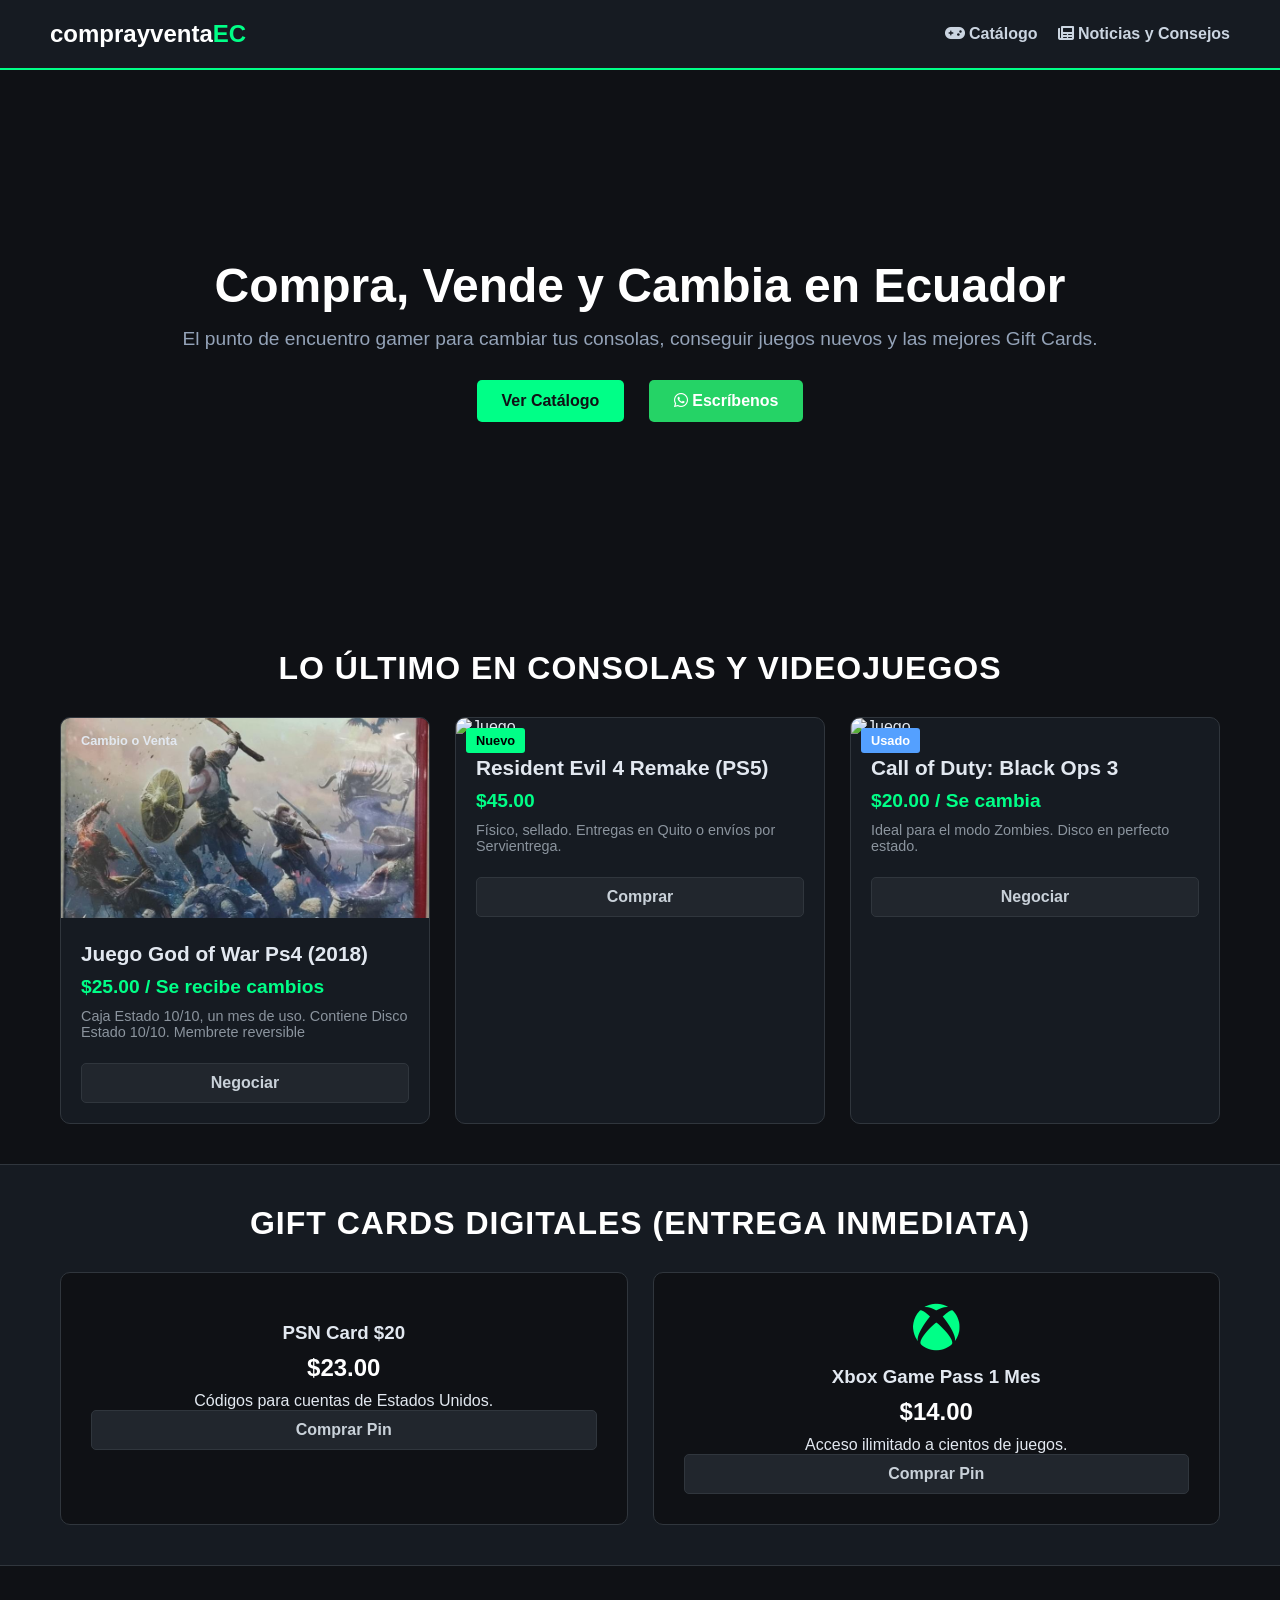
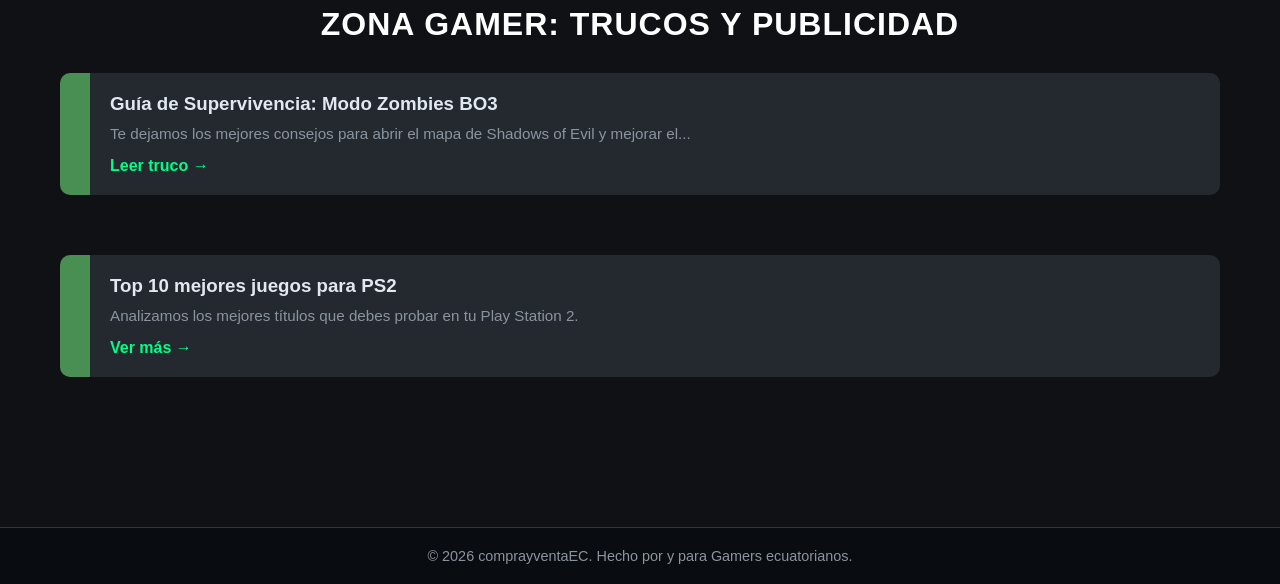
==== index.html @ 70955dad "agregado dropdown de noticias y consejos al menu superior" ====
<!DOCTYPE html>
<html lang="es">
<head>
    <meta charset="UTF-8">
    <meta name="viewport" content="width=device-width, initial-scale=1.0">
    <title>comprayventaEC | Comunidad Gamer del Ecuador</title>
    <link rel="stylesheet" href="styles.css">
    <!-- Iconos de FontAwesome para que se vea moderno -->
    <link rel="stylesheet" href="https://cdnjs.cloudflare.com/ajax/libs/font-awesome/6.0.0/css/all.min.css">
</head>
<body>

    <!-- BARRA DE NAVEGACIÓN -->
    <header>
        <div class="logo">
            <h1>comprayventa<span>EC</span></h1>
        </div>
        <nav>
            <ul>
              <li class="dropdown-menu">
    <a href="#" class="dropdown-trigger">
        <i class="fas fa-gamepad"></i> Catálogo
    </a>
    <div class="dropdown-content">
        <a href="compra.html"><i class="fas fa-shopping-cart"></i> Compra</a>
        <a href="venta.html"><i class="fas fa-tags"></i> Venta</a>
        <a href="cambio.html"><i class="fas fa-exchange-alt"></i> Cambio</a>
    </div>
</li>
<li class="dropdown-menu">
            <a href="#" class="dropdown-trigger">
                <i class="fas fa-newspaper"></i> Noticias y Consejos
            </a>
            <div class="dropdown-content">
                <a href="noticias.html"><i class="fas fa-bullhorn"></i> Noticias</a>
                <a href="trucos.html"><i class="fas fa-lightbulb"></i> Trucos</a>
                <a href="historias-juegos.html"><i class="fas fa-book-open"></i> Juegos Gamers</a>
            </div>
        </li>
            </ul>
        </nav>
    </header>

    <!-- SECCIÓN HERO (BIENVENIDA) -->
    <section class="hero">
        <div class="hero-content">
            <h2>Compra, Vende y Cambia en Ecuador</h2>
            <p>El punto de encuentro gamer para cambiar tus consolas, conseguir juegos nuevos y las mejores Gift Cards.</p>
            <div class="hero-buttons">
                <a href="#catalogo" class="btn-primary">Ver Catálogo</a>
                <a href="https://wa.me/TU_NUMERO" target="_blank" class="btn-whatsapp"><i class="fab fa-whatsapp"></i> Escríbenos</a>
            </div>
        </div>
    </section>

    <!-- CONTENEDOR PRINCIPAL DE PRODUCTOS -->
    <main id="catalogo" class="container">
        <h2 class="section-title">Lo Último en Consolas y Videojuegos</h2>
        
        <div class="grid-productos">
            <!-- Producto 1: Juego Fisico PS4 -->
            <div class="card">
                <span class="badge venta">Cambio o Venta</span>
                <img src="images/juego.jpeg.jpeg" alt="Juego God of War PS4">
                <div class="card-info">
                    <h3>Juego God of War Ps4 (2018)</h3>
                    <p class="precio">$25.00 / Se recibe cambios</p>
                    <p class="descripcion">Caja Estado 10/10, un mes de uso. Contiene Disco Estado 10/10. Membrete reversible</p>
                    <a href="https://wa.me/593991668902?text=Hola,%20me%20interesa%20la%20God%20of%20War" class="btn-card" target="_blank">Negociar</a>
                </div>
            </div>

            <!-- Producto 2: Juego -->
            <div class="card">
                <span class="badge nuevo">Nuevo</span>
                <img src="https://via.placeholder.com/300x200" alt="Juego">
                <div class="card-info">
                    <h3>Resident Evil 4 Remake (PS5)</h3>
                    <p class="precio">$45.00</p>
                    <p class="descripcion">Físico, sellado. Entregas en Quito o envíos por Servientrega.</p>
                    <a href="https://wa.me/TU_NUMERO?text=Hola,%20me%20interesa%20RE4" class="btn-card" target="_blank">Comprar</a>
                </div>
            </div>

            <!-- Producto 3: Juego Call of Duty -->
            <div class="card">
                <span class="badge usado">Usado</span>
                <img src="https://via.placeholder.com/300x200" alt="Juego">
                <div class="card-info">
                    <h3>Call of Duty: Black Ops 3</h3>
                    <p class="precio">$20.00 / Se cambia</p>
                    <p class="descripcion">Ideal para el modo Zombies. Disco en perfecto estado.</p>
                    <a href="https://wa.me/TU_NUMERO?text=Hola,%20me%20interesa%20BO3" class="btn-card" target="_blank">Negociar</a>
                </div>
            </div>
        </div>
    </main>

    <!-- SECCIÓN GIFT CARDS -->
    <section id="giftcards" class="giftcards-section">
        <div class="container">
            <h2 class="section-title">Gift Cards Digitales (Entrega Inmediata)</h2>
            <div class="grid-productos">
                <div class="card-gift">
                    <i class="fab fa-playstation-card"></i>
                    <h3>PSN Card $20</h3>
                    <p class="precio-card">$23.00</p>
                    <p>Códigos para cuentas de Estados Unidos.</p>
                    <a href="#" class="btn-card">Comprar Pin</a>
                </div>
                <div class="card-gift">
                    <i class="fab fa-xbox"></i>
                    <h3>Xbox Game Pass 1 Mes</h3>
                    <p class="precio-card">$14.00</p>
                    <p>Acceso ilimitado a cientos de juegos.</p>
                    <a href="#" class="btn-card">Comprar Pin</a>
                </div>
            </div>
        </div>
    </section>

    <!-- SECCIÓN TRUCO Y COMUNIDAD -->
    <section id="comunidad" class="container">
        <h2 class="section-title">Zona Gamer: Trucos y Publicidad</h2>
        <div class="grid-blog">   
                <div class="post-blog">
                    <h3>Guía de Supervivencia: Modo Zombies BO3</h3>
                    <p>Te dejamos los mejores consejos para abrir el mapa de Shadows of Evil y mejorar el...</p>
                    <a href="#" class="read-more">Leer truco →</a>
                </div>
                <div class="post-blog">
                    <h3>Top 10 mejores juegos para PS2</h3>
                    <p>Analizamos los mejores títulos que debes probar en tu Play Station 2.</p>
                    <a href="#" class="read-more">Ver más →</a>
                </div>
            </div>
        </section> 

    <!-- FOOTER -->
    <footer>
        <p>&copy; 2026 comprayventaEC. Hecho por y para Gamers ecuatorianos.</p>
    </footer>

</body>
</html>
---- styles.css ----
/* CONFIGURACIÓN GENERAL */
* {
    margin: 0;
    padding: 0;
    box-sizing: border-box;
    font-family: 'Segoe UI', Tahoma, Geneva, Verdana, sans-serif;
}

body {
    background-color: #0f1115;
    color: #e2e8f0;
    scroll-behavior: smooth;
}

.container {
    max-width: 1200px;
    margin: 0 auto;
    padding: 40px 20px;
}

h2.section-title {
    text-align: center;
    margin-bottom: 30px;
    font-size: 2rem;
    color: #fff;
    text-transform: uppercase;
    letter-spacing: 1px;
}

/* BARRA DE NAVEGACIÓN */
header {
    background-color: #161b22;
    display: flex;
    justify-content: space-between;
    align-items: center;
    padding: 20px 50px;
    position: sticky;
    top: 0;
    z-index: 100;
    border-bottom: 2px solid #00ff87;
}

.logo h1 {
    font-size: 1.5rem;
    color: #fff;
}

.logo h1 span {
    color: #00ff87;
}

nav ul {
    display: flex;
    list-style: none;
    align-items: center;
}

nav ul li {
    margin-left: 20px;
}

nav ul li a {
    color: #cbd5e1;
    text-decoration: none;
    font-weight: 600;
    transition: color 0.3s;
}

nav ul li a:hover {
    color: #00ff87;
}

.btn-nav {
    background-color: #00ff87;
    color: #0f1115 !important;
    padding: 8px 16px;
    border-radius: 5px;
}

/* SECCIÓN HERO */
.hero {
    background: linear-gradient(rgba(15, 17, 21, 0.8), rgba(15, 17, 21, 0.9)), url('https://via.placeholder.com/1920x1080') no-repeat center center/cover;
    height: 60vh;
    display: flex;
    justify-content: center;
    align-items: center;
    text-align: center;
    padding: 0 20px;
}

.hero-content h2 {
    font-size: 3rem;
    margin-bottom: 15px;
    color: #fff;
}

.hero-content p {
    font-size: 1.2rem;
    margin-bottom: 30px;
    color: #94a3b8;
}

.hero-buttons a {
    text-decoration: none;
    padding: 12px 25px;
    font-weight: bold;
    border-radius: 5px;
    margin: 0 10px;
    display: inline-block;
}

.btn-primary {
    background-color: #00ff87;
    color: #0f1115;
}

.btn-whatsapp {
    background-color: #25d366;
    color: white;
}

/* CARDS DE PRODUCTOS (GRID) */
.grid-productos {
    display: grid;
    grid-template-columns: repeat(auto-fit, minmax(280px, 1fr));
    gap: 25px;
}

.card {
    background-color: #161b22;
    border-radius: 10px;
    overflow: hidden;
    position: relative;
    border: 1px solid #30363d;
    transition: transform 0.3s;
}

.card:hover {
    transform: translateY(-5px);
    border-color: #00ff87;
}

.card img {
    width: 100%;
    height: 200px;
    object-fit: cover;
}

.badge {
    position: absolute;
    top: 10px;
    left: 10px;
    padding: 5px 10px;
    font-size: 0.8rem;
    font-weight: bold;
    border-radius: 3px;
}

.badge.cambio { background-color: #ff9f43; color: #000; }
.badge.nuevo { background-color: #00ff87; color: #000; }
.badge.usado { background-color: #54a0ff; color: #fff; }

.card-info {
    padding: 20px;
}

.card-info h3 {
    margin-bottom: 10px;
    font-size: 1.3rem;
}

.precio {
    color: #00ff87;
    font-size: 1.2rem;
    font-weight: bold;
    margin-bottom: 10px;
}

.descripcion {
    font-size: 0.9rem;
    color: #8b949e;
    margin-bottom: 15px;
    height: 40px;
    overflow: hidden;
}

.btn-card {
    display: block;
    text-align: center;
    background-color: #21262d;
    color: #c9d1d9;
    text-decoration: none;
    padding: 10px;
    border-radius: 5px;
    font-weight: bold;
    border: 1px solid #30363d;
    transition: background 0.3s;
}

.btn-card:hover {
    background-color: #00ff87;
    color: #000;
}

/* SECCIÓN GIFT CARDS */
.giftcards-section {
    background-color: #161b22;
    border-top: 1px solid #30363d;
    border-bottom: 1px solid #30363d;
}

.card-gift {
    background-color: #0f1115;
    padding: 30px;
    text-align: center;
    border-radius: 10px;
    border: 1px solid #30363d;
}

.card-gift i {
    font-size: 3rem;
    color: #00ff87;
    margin-bottom: 15px;
}

.precio-card {
    font-size: 1.5rem;
    color: #fff;
    font-weight: bold;
    margin: 10px 0;
}

/* ZONA BLOG */
.grid-blog {
    display: flex;
    flex-direction: column;
    gap: 30px;
    margin-bottom: 40px;
}

.post-blog {
    background-color: #242930;
    padding: 20px;
    border-radius: 10px;
    border-left: 30px solid #498e52;
    margin-bottom: 0;
    box-sizing: border-box;
    height: auto;
    margin-top: 0;
    margin-left: 0;
    margin-right: 0;
    margin-bottom: 30px;
}

.post-blog h3 {
    margin-bottom: 10px;
}

.post-blog p {
    color: #8b949e;
    font-size: 0.95rem;
    margin-bottom: 15px;
}

.read-more {
    color: #00ff87;
    text-decoration: none;
    font-weight: bold;
}

/* FOOTER */
footer {
    background-color: #090d11;
    text-align: center;
    padding: 20px;
    font-size: 0.9rem;
    color: #8b949e;
    border-top: 1px solid #30363d;
    margin-top: 40px;
}

/* RESPONSIVE PARA CELULARES */
@media (max-width: 768px) {
    header {
        flex-direction: column;
        padding: 15px;
    }
    nav ul {
        margin-top: 15px;
    }
    .hero-content h2 {
        font-size: 2rem;
    }
    .grid-blog {
        grid-template-columns: 1fr;
    }
}
li.dropdown-menu {
    position: relative;
    display: inline-block;
}

.dropdown-content {
    display: none;             /* Oculto por defecto */
    position: absolute;
    top: 100%;                 /* Se posiciona abajo */
    left: 0;
    background-color: #1a1e23; /* Tu fondo oscuro */
    min-width: 220px;          /* Ancho para que respire el texto */
    box-shadow: 0px 8px 16px rgba(0, 0, 0, 0.6);
    border-radius: 8px;
    border: 1px solid #2d343c;
    z-index: 99999;            /* Que flote por encima de todo */
    padding: 10px 0;
}

/* 2. Rompemos el comportamiento horizontal heredado de nav ul li a */
nav ul li .dropdown-content a {
    display: flex !important;         /* Alineación icono-texto */
    flex-direction: row !important;   /* Icono a la izquierda, texto a la derecha */
    align-items: center !important;
    justify-content: flex-start !important;
    color: #cbd5e1 !important;        /* Forzamos el color claro */
    padding: 12px 20px !important;    /* Espaciado de botón lateral */
    margin: 0 !important;             /* Eliminamos márgenes raros heredados */
    font-size: 1.05rem !important;    /* Texto un toque más grande */
    text-align: left !important;
    width: 100% !important;           /* Que ocupe todo el ancho de la cajita */
    box-sizing: border-box !important;
    transition: all 0.2s ease-in-out;
}

/* 3. Volvemos locos de grandes a los iconos y los alineamos */
nav ul li .dropdown-content a i {
    font-size: 1.4rem !important;     /* ¡Iconos bien grandes! */
    color: #498e52 !important;        /* Tu verde característico por defecto */
    width: 25px !important;           /* Espacio fijo para que los textos queden perfectamente alineados */
    text-align: center !important;
    margin-right: 10px !important;
}

/* 4. Efecto hover premium cuando pasas el mouse por cada opción */
nav ul li .dropdown-content a:hover {
    background-color: #242930 !important;
    color: #ffffff !important;         /* El texto resalta a blanco */
    padding-left: 25px !important;     /* Efecto de desplazamiento lateral */
}

/* 5. Activación del despliegue al pasar el mouse por encima */
li.dropdown-menu:hover .dropdown-content {
    display: block !important;
}
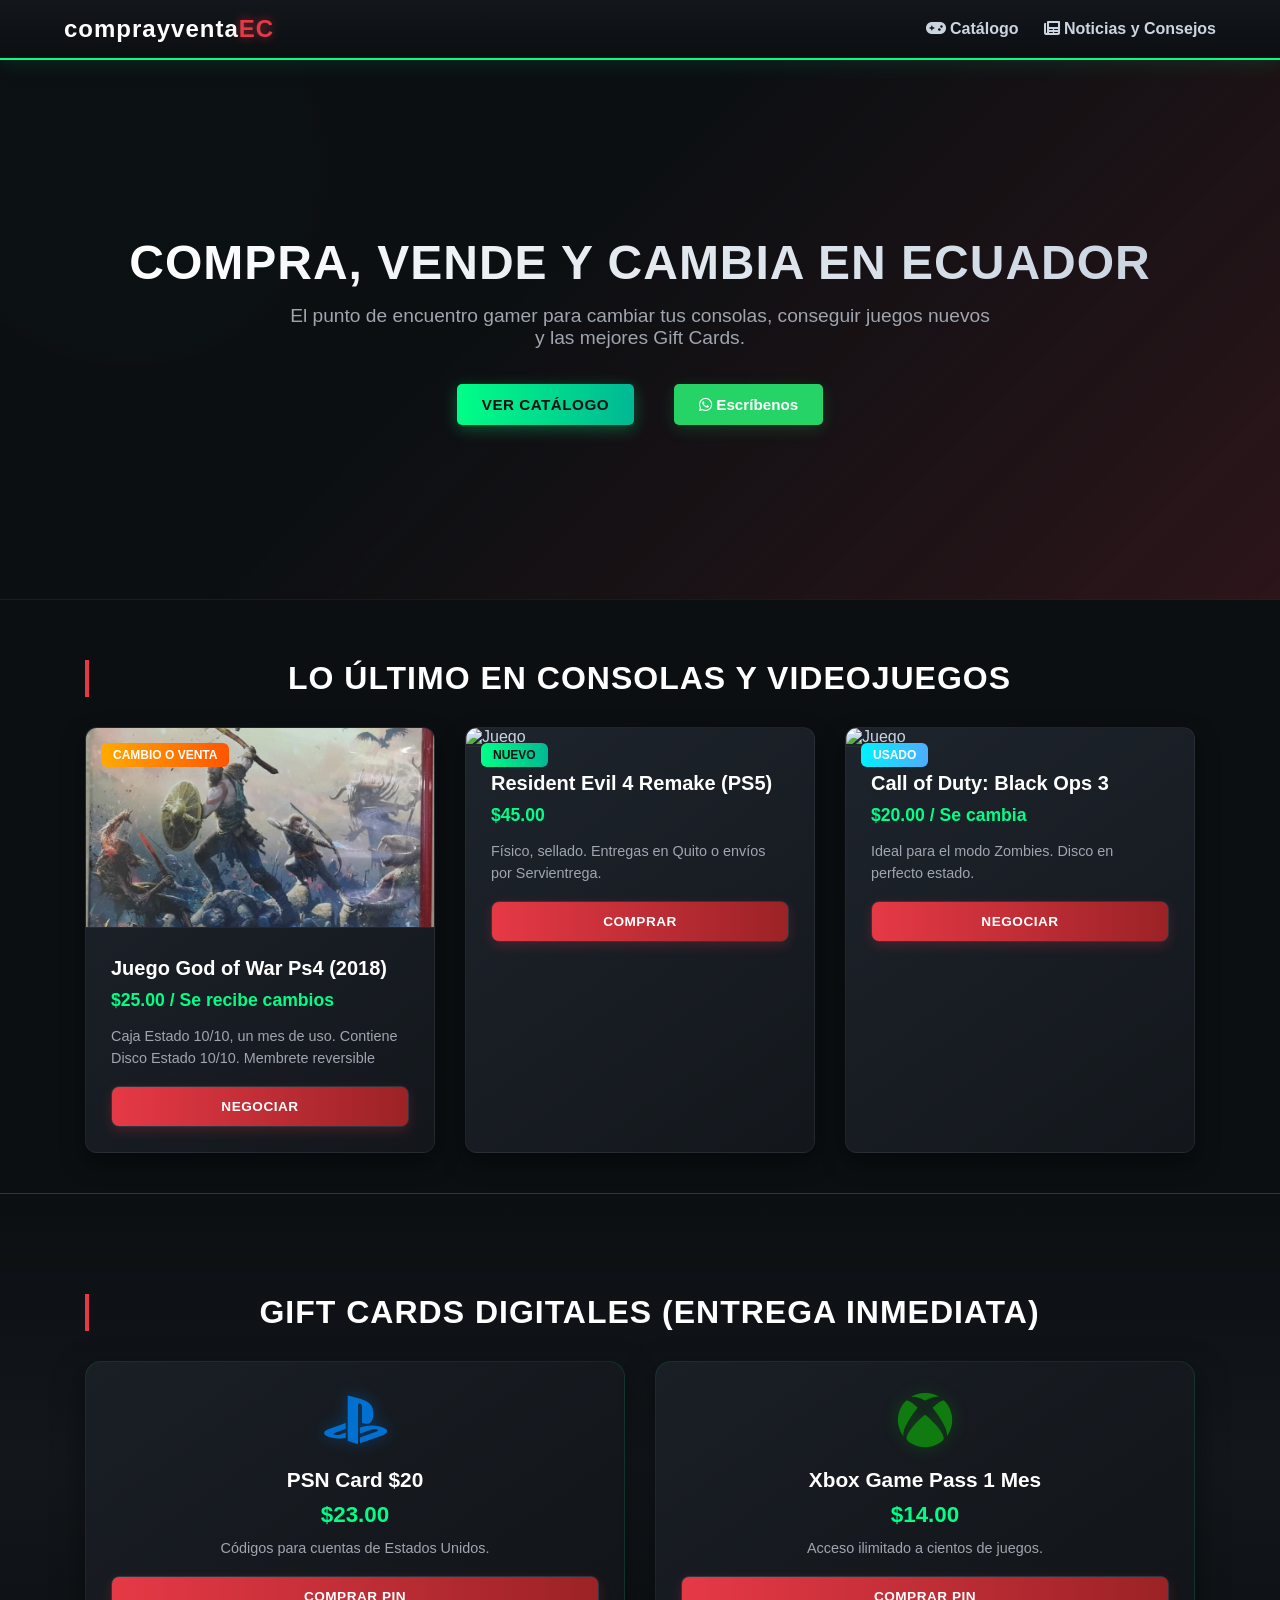
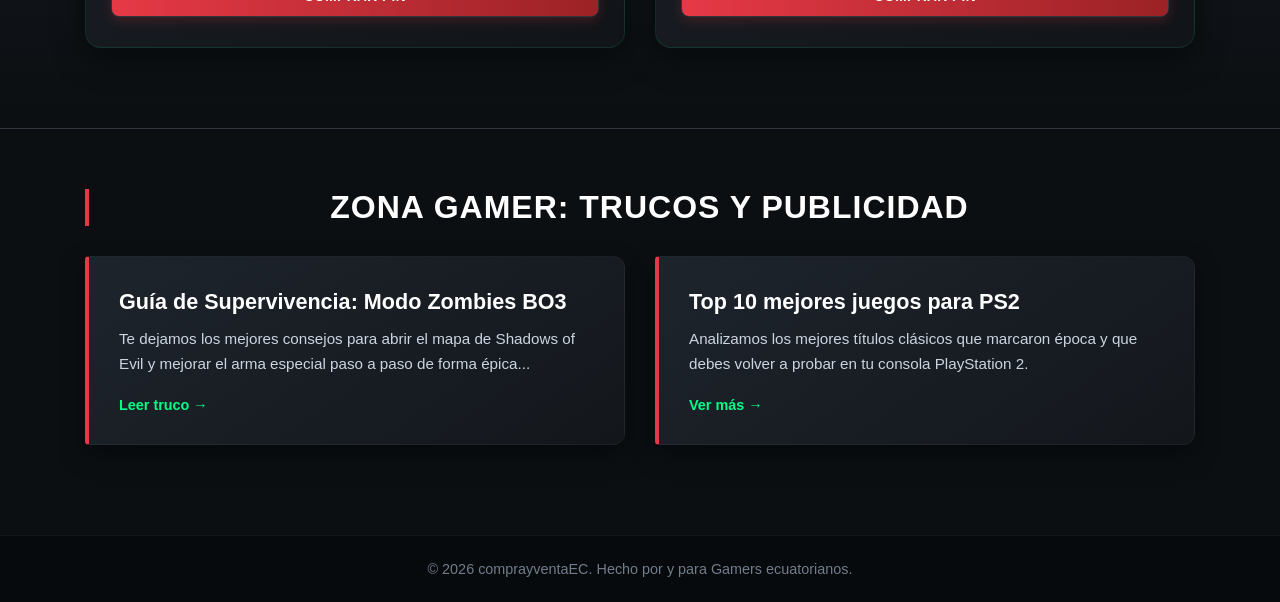
==== commit a987ee15: "Rediseño completo de pantalla de inicio con colores gamer premium verde, rojo y oscuros" ====
--- a/index.html
+++ b/index.html
@@ -7,60 +7,355 @@
     <meta name="viewport" content="width=device-width, initial-scale=1.0">
     <title>comprayventaEC | Comunidad Gamer del Ecuador</title>
     <link rel="stylesheet" href="styles.css">
-    <!-- Iconos de FontAwesome para que se vea moderno -->
     <link rel="stylesheet" href="https://cdnjs.cloudflare.com/ajax/libs/font-awesome/6.0.0/css/all.min.css">
+    <style>
+        /* ==========================================================================
+           ESTILOS EMBERED/INLINE PARA REDISEÑO GAMER PREMIUM 
+           ========================================================================== */
+        body {
+            background-color: #0b0f12 !important;
+            color: #cbd5e1;
+            font-family: 'Segoe UI', Tahoma, Geneva, Verdana, sans-serif;
+        }
+
+        /* 1. BARRA DE NAVEGACIÓN CYBERPUNK */
+        header {
+            background: linear-gradient(180deg, #13171c 0%, #0b0f12 100%) !important;
+            border-bottom: 2px solid #00ff87 !important; /* Línea de Neón Verde de base */
+            padding: 15px 5%;
+            display: flex;
+            justify-content: space-between;
+            align-items: center;
+            position: sticky;
+            top: 0;
+            z-index: 1000;
+            box-shadow: 0 4px 20px rgba(0, 255, 135, 0.1);
+        }
+        .logo h1 {
+            color: white !important;
+            font-weight: 800;
+            letter-spacing: 1px;
+            margin: 0;
+        }
+        .logo h1 span {
+            color: #e63946 !important; /* "EC" resalta en Rojo Neón */
+            text-shadow: 0 0 10px rgba(230, 57, 70, 0.6);
+        }
+        nav ul {
+            display: flex;
+            list-style: none;
+            margin: 0;
+            padding: 0;
+            align-items: center;
+        }
+        nav ul li {
+            margin-left: 25px;
+        }
+        nav ul li a {
+            color: #cbd5e1 !important;
+            text-decoration: none;
+            font-weight: 600;
+            transition: color 0.3s ease;
+        }
+        nav ul li a:hover {
+            color: #00ff87 !important; /* Hover Verde Neón */
+        }
+
+        /* 2. SECCIÓN HERO DE ALTO IMPACTO */
+        .hero {
+            background: linear-gradient(135deg, rgba(11, 15, 18, 0.95) 40%, rgba(230, 57, 70, 0.15) 100%), 
+                        radial-gradient(circle at 10% 20%, rgba(0, 255, 135, 0.1) 0%, transparent 40%) !important;
+            border-bottom: 1px solid rgba(255, 255, 255, 0.05);
+            padding: 100px 20px !important;
+            text-align: center;
+        }
+        .hero h2 {
+            font-size: 3rem !important;
+            font-weight: 800;
+            color: white !important;
+            text-transform: uppercase;
+            letter-spacing: 1px;
+            margin-bottom: 15px;
+            background: linear-gradient(90deg, #ffffff, #cbd5e1);
+            -webkit-background-clip: text;
+            -webkit-text-fill-color: transparent;
+        }
+        .hero p {
+            font-size: 1.2rem !important;
+            color: #a0a5b0 !important;
+            max-width: 700px;
+            margin: 0 auto 35px auto;
+        }
+        .hero-buttons {
+            display: flex;
+            justify-content: center;
+            gap: 20px;
+            flex-wrap: wrap;
+        }
+        .btn-primary {
+            background: linear-gradient(90deg, #00ff87, #00b894) !important; /* Degradado Verde Gamer */
+            color: #0b0f12 !important;
+            font-weight: 700;
+            padding: 14px 30px;
+            border-radius: 8px;
+            text-decoration: none;
+            text-transform: uppercase;
+            font-size: 0.95rem;
+            letter-spacing: 0.5px;
+            box-shadow: 0 4px 15px rgba(0, 255, 135, 0.3);
+            transition: 0.3s ease;
+        }
+        .btn-primary:hover {
+            transform: translateY(-3px);
+            box-shadow: 0 6px 20px rgba(0, 255, 135, 0.5);
+        }
+        .btn-whatsapp {
+            background: #25d366 !important;
+            color: white !important;
+            font-weight: 700;
+            padding: 14px 30px;
+            border-radius: 8px;
+            text-decoration: none;
+            font-size: 0.95rem;
+            display: inline-flex;
+            align-items: center;
+            gap: 8px;
+            box-shadow: 0 4px 15px rgba(37, 211, 102, 0.2);
+            transition: 0.3s ease;
+        }
+        .btn-whatsapp:hover {
+            transform: translateY(-3px);
+            box-shadow: 0 6px 20px rgba(37, 211, 102, 0.4);
+        }
+
+        /* TÍTULOS DE SECCIÓN */
+        .section-title {
+            color: white !important;
+            font-size: 2rem;
+            font-weight: 800;
+            text-transform: uppercase;
+            letter-spacing: 0.5px;
+            border-left: 4px solid #e63946; /* Detalle Rojo Neón */
+            padding-left: 15px;
+            margin-top: 60px;
+            margin-bottom: 35px;
+        }
+
+        /* 3. REJILLA Y TARJETAS DE CATÁLOGO */
+        .grid-productos {
+            display: grid;
+            grid-template-columns: repeat(auto-fit, minmax(300px, 1fr));
+            gap: 30px;
+            margin-bottom: 40px;
+        }
+        .card {
+            background: linear-gradient(145deg, #1e242c, #13171c) !important;
+            border: 1px solid rgba(255, 255, 255, 0.05) !important;
+            border-radius: 12px !important;
+            overflow: hidden;
+            position: relative;
+            box-shadow: 0 10px 25px rgba(0,0,0,0.4);
+            transition: 0.3s ease;
+        }
+        .card:hover {
+            transform: translateY(-5px);
+            border-color: rgba(0, 255, 135, 0.3) !important; /* Brillo verde sutil al hover */
+            box-shadow: 0 12px 30px rgba(0,255,135,0.1);
+        }
+        
+        /* Badges de Categorías Estilizados */
+        .badge {
+            position: absolute;
+            top: 15px;
+            left: 15px;
+            padding: 5px 12px;
+            border-radius: 6px;
+            font-size: 0.75rem;
+            font-weight: 700;
+            text-transform: uppercase;
+            z-index: 10;
+        }
+        .badge.venta { background: linear-gradient(90deg, #ffaa00, #ff5500); color: white; }
+        .badge.nuevo { background: linear-gradient(90deg, #00ff87, #00b894); color: #0b0f12; }
+        .badge.usado { background: linear-gradient(90deg, #00f2fe, #4facfe); color: white; }
+
+        .card img {
+            width: 100%;
+            height: 200px;
+            object-fit: cover;
+            border-bottom: 1px solid rgba(255, 255, 255, 0.05);
+        }
+        .card-info {
+            padding: 25px;
+        }
+        .card-info h3 {
+            color: white !important;
+            font-size: 1.25rem;
+            margin-top: 0;
+            margin-bottom: 10px;
+            font-weight: 700;
+        }
+        .card-info .precio {
+            color: #00ff87 !important; /* Precio en Verde Neón */
+            font-weight: 700;
+            font-size: 1.1rem;
+            margin-bottom: 15px;
+        }
+        .card-info .descripcion {
+            color: #a0a5b0;
+            font-size: 0.9rem;
+            line-height: 1.5;
+            margin-bottom: 20px;
+        }
+        .btn-card {
+            background: linear-gradient(90deg, #e63946, #9b2226) !important; /* Botón de compra en Rojo */
+            color: white !important;
+            text-decoration: none;
+            font-weight: 700;
+            display: block;
+            text-align: center;
+            padding: 12px;
+            border-radius: 8px;
+            text-transform: uppercase;
+            font-size: 0.85rem;
+            letter-spacing: 0.5px;
+            box-shadow: 0 4px 12px rgba(230, 57, 70, 0.2);
+            transition: 0.3s ease;
+        }
+        .btn-card:hover {
+            box-shadow: 0 6px 18px rgba(230, 57, 70, 0.4);
+            transform: scale(1.02);
+        }
+
+        /* 4. SECCIÓN GIFT CARDS DIGITALES */
+        .giftcards-section {
+            background: linear-gradient(180deg, #0b0f12 0%, #13171c 50%, #0b0f12 100%) !important;
+            padding: 40px 0;
+        }
+        .card-gift {
+            background: linear-gradient(145deg, #1a1f26, #111418) !important;
+            border: 1px solid rgba(0, 255, 135, 0.1) !important; /* Bordes verdosos finos */
+            border-radius: 16px;
+            padding: 30px 25px;
+            text-align: center;
+            box-shadow: 0 10px 30px rgba(0,0,0,0.5);
+            transition: 0.3s ease;
+        }
+        .card-gift:hover {
+            border-color: #00ff87 !important;
+            box-shadow: 0 10px 30px rgba(0, 255, 135, 0.1);
+            transform: translateY(-5px);
+        }
+        .card-gift i {
+            font-size: 3.5rem;
+            margin-bottom: 20px;
+        }
+        .card-gift .fa-playstation-card, .card-gift .fa-playstation { color: #0070d1; text-shadow: 0 0 15px rgba(0,112,209,0.4); }
+        .card-gift .fa-xbox { color: #107c10; text-shadow: 0 0 15px rgba(16,124,16,0.4); }
+        
+        .card-gift h3 { color: white !important; font-size: 1.3rem; margin-bottom: 8px; }
+        .card-gift .precio-card { color: #00ff87 !important; font-size: 1.4rem; font-weight: 800; margin-bottom: 12px; }
+        .card-gift p { color: #a0a5b0; font-size: 0.9rem; margin-bottom: 20px; }
+
+        /* 5. SECCIÓN COMUNIDAD / ZONA GAMER (DISEÑO TIPO REVISTA) */
+        .grid-blog {
+            display: grid;
+            grid-template-columns: repeat(auto-fit, minmax(450px, 1fr));
+            gap: 30px;
+            margin-bottom: 60px;
+        }
+        @media (max-width: 600px) { .grid-blog { grid-template-columns: 1fr; } }
+        
+        .post-blog {
+            background: linear-gradient(145deg, #1e242c, #13171c) !important;
+            border-left: 4px solid #e63946 !important; /* Detalle Rojo */
+            border-top: 1px solid rgba(255,255,255,0.03);
+            border-right: 1px solid rgba(255,255,255,0.03);
+            border-bottom: 1px solid rgba(255,255,255,0.03);
+            padding: 30px;
+            border-radius: 4px 12px 12px 4px;
+            box-shadow: 0 10px 25px rgba(0,0,0,0.4);
+            transition: 0.3s;
+        }
+        .post-blog:hover {
+            border-left-color: #00ff87 !important; /* Cambia a Verde al pasar el mouse */
+            transform: translateX(5px);
+        }
+        .post-blog h3 { color: white !important; margin-top: 0; font-size: 1.35rem; font-weight: 700; line-height: 1.4; }
+        .post-blog p { color: #cbd5e1; font-size: 0.95rem; line-height: 1.6; margin-bottom: 20px; }
+        
+        .read-more {
+            color: #00ff87 !important;
+            text-decoration: none;
+            font-weight: 700;
+            font-size: 0.9rem;
+            transition: 0.2s;
+            display: inline-flex;
+            align-items: center;
+        }
+        .read-more:hover {
+            color: white !important;
+            letter-spacing: 1px;
+        }
+
+        /* 6. FOOTER COMPACTO */
+        footer {
+            background-color: #070a0d !important;
+            border-top: 1px solid rgba(255, 255, 255, 0.05);
+            padding: 25px 20px;
+            text-align: center;
+            font-size: 0.9rem;
+            color: #717d8a;
+        }
+    </style>
 </head>
 <body>
 
-    <!-- BARRA DE NAVEGACIÓN -->
     <header>
         <div class="logo">
             <h1>comprayventa<span>EC</span></h1>
         </div>
         <nav>
             <ul>
-              <li class="dropdown-menu">
-    <a href="#" class="dropdown-trigger">
-        <i class="fas fa-gamepad"></i> Catálogo
-    </a>
-    <div class="dropdown-content">
-        <a href="compra.html"><i class="fas fa-shopping-cart"></i> Compra</a>
-        <a href="venta.html"><i class="fas fa-tags"></i> Venta</a>
-        <a href="cambio.html"><i class="fas fa-exchange-alt"></i> Cambio</a>
-    </div>
-</li>
-<li class="dropdown-menu">
-            <a href="#" class="dropdown-trigger">
-                <i class="fas fa-newspaper"></i> Noticias y Consejos
-            </a>
-            <div class="dropdown-content">
-                <a href="noticias.html"><i class="fas fa-bullhorn"></i> Noticias</a>
-                <a href="trucos.html"><i class="fas fa-lightbulb"></i> Trucos</a>
-                <a href="historias-juegos.html"><i class="fas fa-book-open"></i> Juegos Gamers</a>
-            </div>
-        </li>
+                <li class="dropdown-menu">
+                    <a href="#" class="dropdown-trigger">
+                        <i class="fas fa-gamepad"></i> Catálogo
+                    </a>
+                    <div class="dropdown-content">
+                        <a href="compra.html"><i class="fas fa-shopping-cart"></i> Compra</a>
+                        <a href="venta.html"><i class="fas fa-tags"></i> Venta</a>
+                        <a href="cambio.html"><i class="fas fa-exchange-alt"></i> Cambio</a>
+                    </div>
+                </li>
+                <li class="dropdown-menu">
+                    <a href="#" class="dropdown-trigger">
+                        <i class="fas fa-newspaper"></i> Noticias y Consejos
+                    </a>
+                    <div class="dropdown-content">
+                        <a href="noticias.html"><i class="fas fa-bullhorn"></i> Noticias</a>
+                        <a href="trucos.html"><i class="fas fa-lightbulb"></i> Trucos</a>
+                        <a href="historias-juegos.html"><i class="fas fa-book-open"></i> Juegos Gamers</a>
+                    </div>
+                </li>
             </ul>
         </nav>
     </header>
 
-    <!-- SECCIÓN HERO (BIENVENIDA) -->
     <section class="hero">
         <div class="hero-content">
             <h2>Compra, Vende y Cambia en Ecuador</h2>
             <p>El punto de encuentro gamer para cambiar tus consolas, conseguir juegos nuevos y las mejores Gift Cards.</p>
             <div class="hero-buttons">
                 <a href="#catalogo" class="btn-primary">Ver Catálogo</a>
-                <a href="https://wa.me/TU_NUMERO" target="_blank" class="btn-whatsapp"><i class="fab fa-whatsapp"></i> Escríbenos</a>
+                <a href="https://wa.me/593991668902" target="_blank" class="btn-whatsapp"><i class="fab fa-whatsapp"></i> Escríbenos</a>
             </div>
         </div>
     </section>
 
-    <!-- CONTENEDOR PRINCIPAL DE PRODUCTOS -->
-    <main id="catalogo" class="container">
+    <main id="catalogo" style="max-width: 1150px; margin: 0 auto; padding: 0 20px;">
         <h2 class="section-title">Lo Último en Consolas y Videojuegos</h2>
         
         <div class="grid-productos">
-            <!-- Producto 1: Juego Fisico PS4 -->
             <div class="card">
                 <span class="badge venta">Cambio o Venta</span>
                 <img src="images/juego.jpeg.jpeg" alt="Juego God of War PS4">
@@ -72,7 +367,6 @@
                 </div>
             </div>
 
-            <!-- Producto 2: Juego -->
             <div class="card">
                 <span class="badge nuevo">Nuevo</span>
                 <img src="https://via.placeholder.com/300x200" alt="Juego">
@@ -80,11 +374,10 @@
                     <h3>Resident Evil 4 Remake (PS5)</h3>
                     <p class="precio">$45.00</p>
                     <p class="descripcion">Físico, sellado. Entregas en Quito o envíos por Servientrega.</p>
-                    <a href="https://wa.me/TU_NUMERO?text=Hola,%20me%20interesa%20RE4" class="btn-card" target="_blank">Comprar</a>
+                    <a href="https://wa.me/593991668902?text=Hola,%20me%20interesa%20RE4" class="btn-card" target="_blank">Comprar</a>
                 </div>
             </div>
 
-            <!-- Producto 3: Juego Call of Duty -->
             <div class="card">
                 <span class="badge usado">Usado</span>
                 <img src="https://via.placeholder.com/300x200" alt="Juego">
@@ -92,56 +385,53 @@
                     <h3>Call of Duty: Black Ops 3</h3>
                     <p class="precio">$20.00 / Se cambia</p>
                     <p class="descripcion">Ideal para el modo Zombies. Disco en perfecto estado.</p>
-                    <a href="https://wa.me/TU_NUMERO?text=Hola,%20me%20interesa%20BO3" class="btn-card" target="_blank">Negociar</a>
+                    <a href="https://wa.me/593991668902?text=Hola,%20me%20interesa%20BO3" class="btn-card" target="_blank">Negociar</a>
                 </div>
             </div>
         </div>
     </main>
 
-    <!-- SECCIÓN GIFT CARDS -->
     <section id="giftcards" class="giftcards-section">
-        <div class="container">
+        <div style="max-width: 1150px; margin: 0 auto; padding: 0 20px;">
             <h2 class="section-title">Gift Cards Digitales (Entrega Inmediata)</h2>
             <div class="grid-productos">
                 <div class="card-gift">
-                    <i class="fab fa-playstation-card"></i>
+                    <i class="fab fa-playstation"></i>
                     <h3>PSN Card $20</h3>
                     <p class="precio-card">$23.00</p>
                     <p>Códigos para cuentas de Estados Unidos.</p>
-                    <a href="#" class="btn-card">Comprar Pin</a>
+                    <a href="https://wa.me/593991668902?text=Hola,%20me%20interesa%20PSN%20Card" class="btn-card">Comprar Pin</a>
                 </div>
                 <div class="card-gift">
                     <i class="fab fa-xbox"></i>
                     <h3>Xbox Game Pass 1 Mes</h3>
                     <p class="precio-card">$14.00</p>
                     <p>Acceso ilimitado a cientos de juegos.</p>
-                    <a href="#" class="btn-card">Comprar Pin</a>
+                    <a href="https://wa.me/593991668902?text=Hola,%20me%20interesa%20Xbox%20Game%20Pass" class="btn-card">Comprar Pin</a>
                 </div>
             </div>
         </div>
     </section>
 
-    <!-- SECCIÓN TRUCO Y COMUNIDAD -->
-    <section id="comunidad" class="container">
+    <section id="comunidad" style="max-width: 1150px; margin: 0 auto; padding: 0 20px; margin-bottom: 40px;">
         <h2 class="section-title">Zona Gamer: Trucos y Publicidad</h2>
         <div class="grid-blog">   
-                <div class="post-blog">
-                    <h3>Guía de Supervivencia: Modo Zombies BO3</h3>
-                    <p>Te dejamos los mejores consejos para abrir el mapa de Shadows of Evil y mejorar el...</p>
-                    <a href="#" class="read-more">Leer truco →</a>
-                </div>
-                <div class="post-blog">
-                    <h3>Top 10 mejores juegos para PS2</h3>
-                    <p>Analizamos los mejores títulos que debes probar en tu Play Station 2.</p>
-                    <a href="#" class="read-more">Ver más →</a>
-                </div>
-            </div>
-        </section> 
-
-    <!-- FOOTER -->
+            <div class="post-blog">
+                <h3>Guía de Supervivencia: Modo Zombies BO3</h3>
+                <p>Te dejamos los mejores consejos para abrir el mapa de Shadows of Evil y mejorar el arma especial paso a paso de forma épica...</p>
+                <a href="trucos.html" class="read-more">Leer truco →</a>
+            </div>
+            <div class="post-blog">
+                <h3>Top 10 mejores juegos para PS2</h3>
+                <p>Analizamos los mejores títulos clásicos que marcaron época y que debes volver a probar en tu consola PlayStation 2.</p>
+                <a href="historias-juegos.html" class="read-more">Ver más →</a>
+            </div>
+        </div>
+    </section> 
+
     <footer>
         <p>&copy; 2026 comprayventaEC. Hecho por y para Gamers ecuatorianos.</p>
     </footer>
 
 </body>
-</html>
+</html>
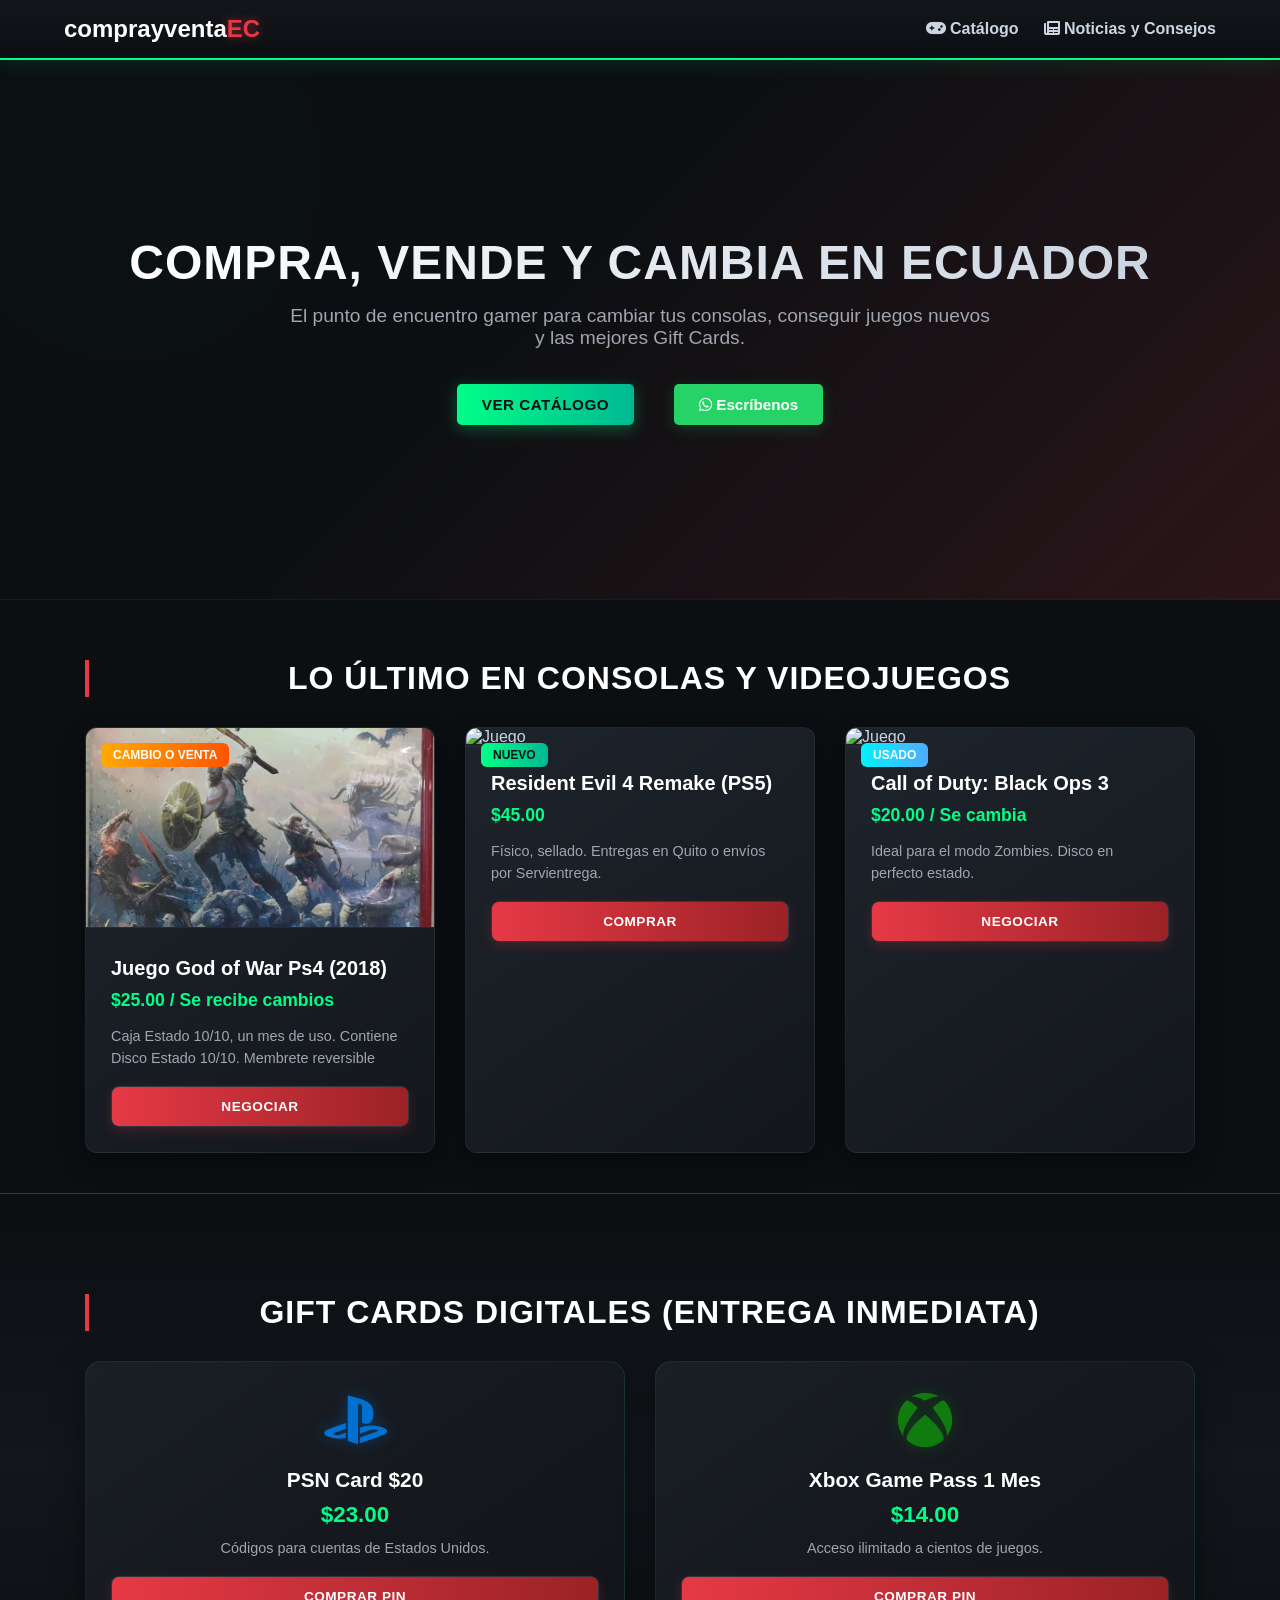
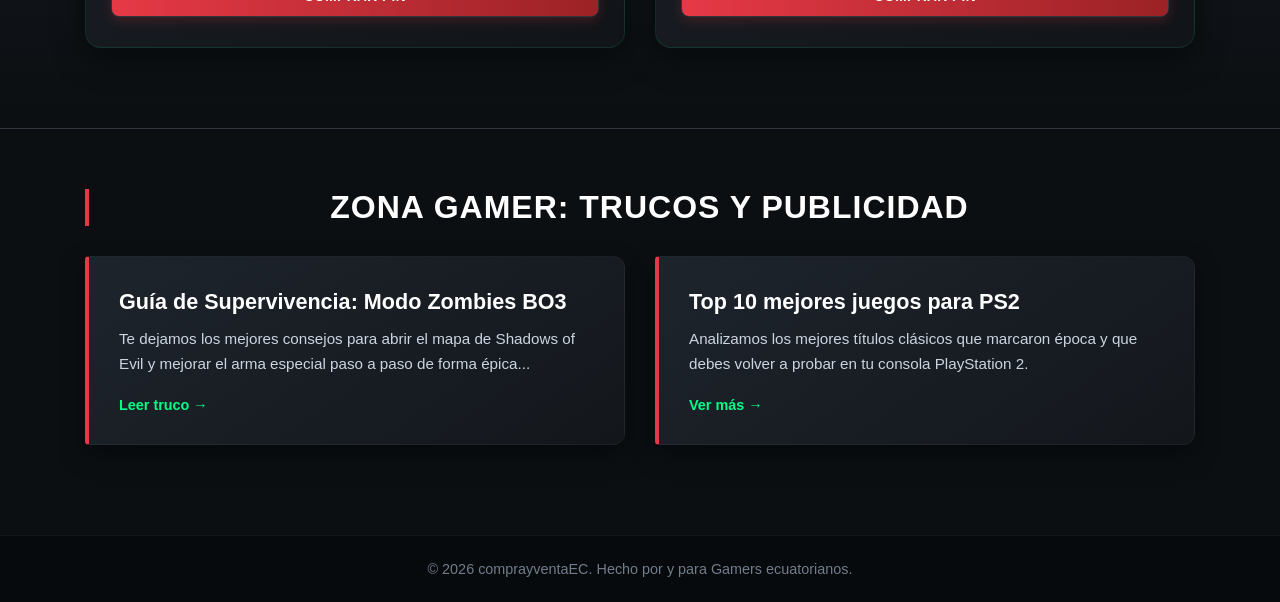
==== commit 864415de: "Banner publicitario superior agregado con éxito" ====
--- a/index.html
+++ b/index.html
@@ -31,6 +31,31 @@
             z-index: 1000;
             box-shadow: 0 4px 20px rgba(0, 255, 135, 0.1);
         }
+        </header>
+
+<div style="background: linear-gradient(90deg, #13171c 0%, #0b0f12 100%); border-bottom: 2px solid #00ff87; padding: 12px 20px; box-shadow: 0 4px 15px rgba(0, 0, 0, 0.5);">
+    <div style="max-width: 1150px; margin: 0 auto; display: flex; justify-content: space-between; align-items: center; flex-wrap: wrap; gap: 15px;">
+        
+        <div style="display: flex; align-items: center; gap: 10px;">
+            <i class="fas fa-bullhorn" style="color: #00ff87; font-size: 1.1rem; filter: drop-shadow(0 0 5px rgba(0, 255, 135, 0.5));"></i>
+            <p style="color: white; margin: 0; font-size: 0.95rem; font-weight: 600; letter-spacing: 0.3px;">
+                ¿Quieres vender o cambiar tus juegos y consolas? <span style="color: #e63946; font-weight: 700;">¡Súbelos a la web!</span>
+            </p>
+        </div>
+
+        <div>
+            <a href="https://wa.me/593991668902?text=Hola%20comprayventaEC,%20quiero%20publicar%20mis%20art%C3%ADculos%20gamers%20en%20la%20p%C3%A1gina" 
+               target="_blank" 
+               style="background: linear-gradient(90deg, #e63946, #9b2226); color: white; text-decoration: none; font-weight: 800; padding: 8px 18px; border-radius: 6px; text-transform: uppercase; font-size: 0.8rem; letter-spacing: 0.5px; display: inline-flex; align-items: center; gap: 8px; box-shadow: 0 0 10px rgba(230, 57, 70, 0.3); transition: transform 0.2s ease, box-shadow 0.2s ease;"
+               onmouseover="this.style.transform='scale(1.03)'; this.style.boxShadow='0 0 15px rgba(230, 57, 70, 0.6)';"
+               onmouseout="this.style.transform='scale(1)'; this.style.boxShadow='0 0 10px rgba(230, 57, 70, 0.3)';"
+            >
+                <i class="fab fa-whatsapp" style="font-size: 1rem;"></i> Publica tus artículos
+            </a>
+        </div>
+
+    </div>
+</div>
         .logo h1 {
             color: white !important;
             font-weight: 800;
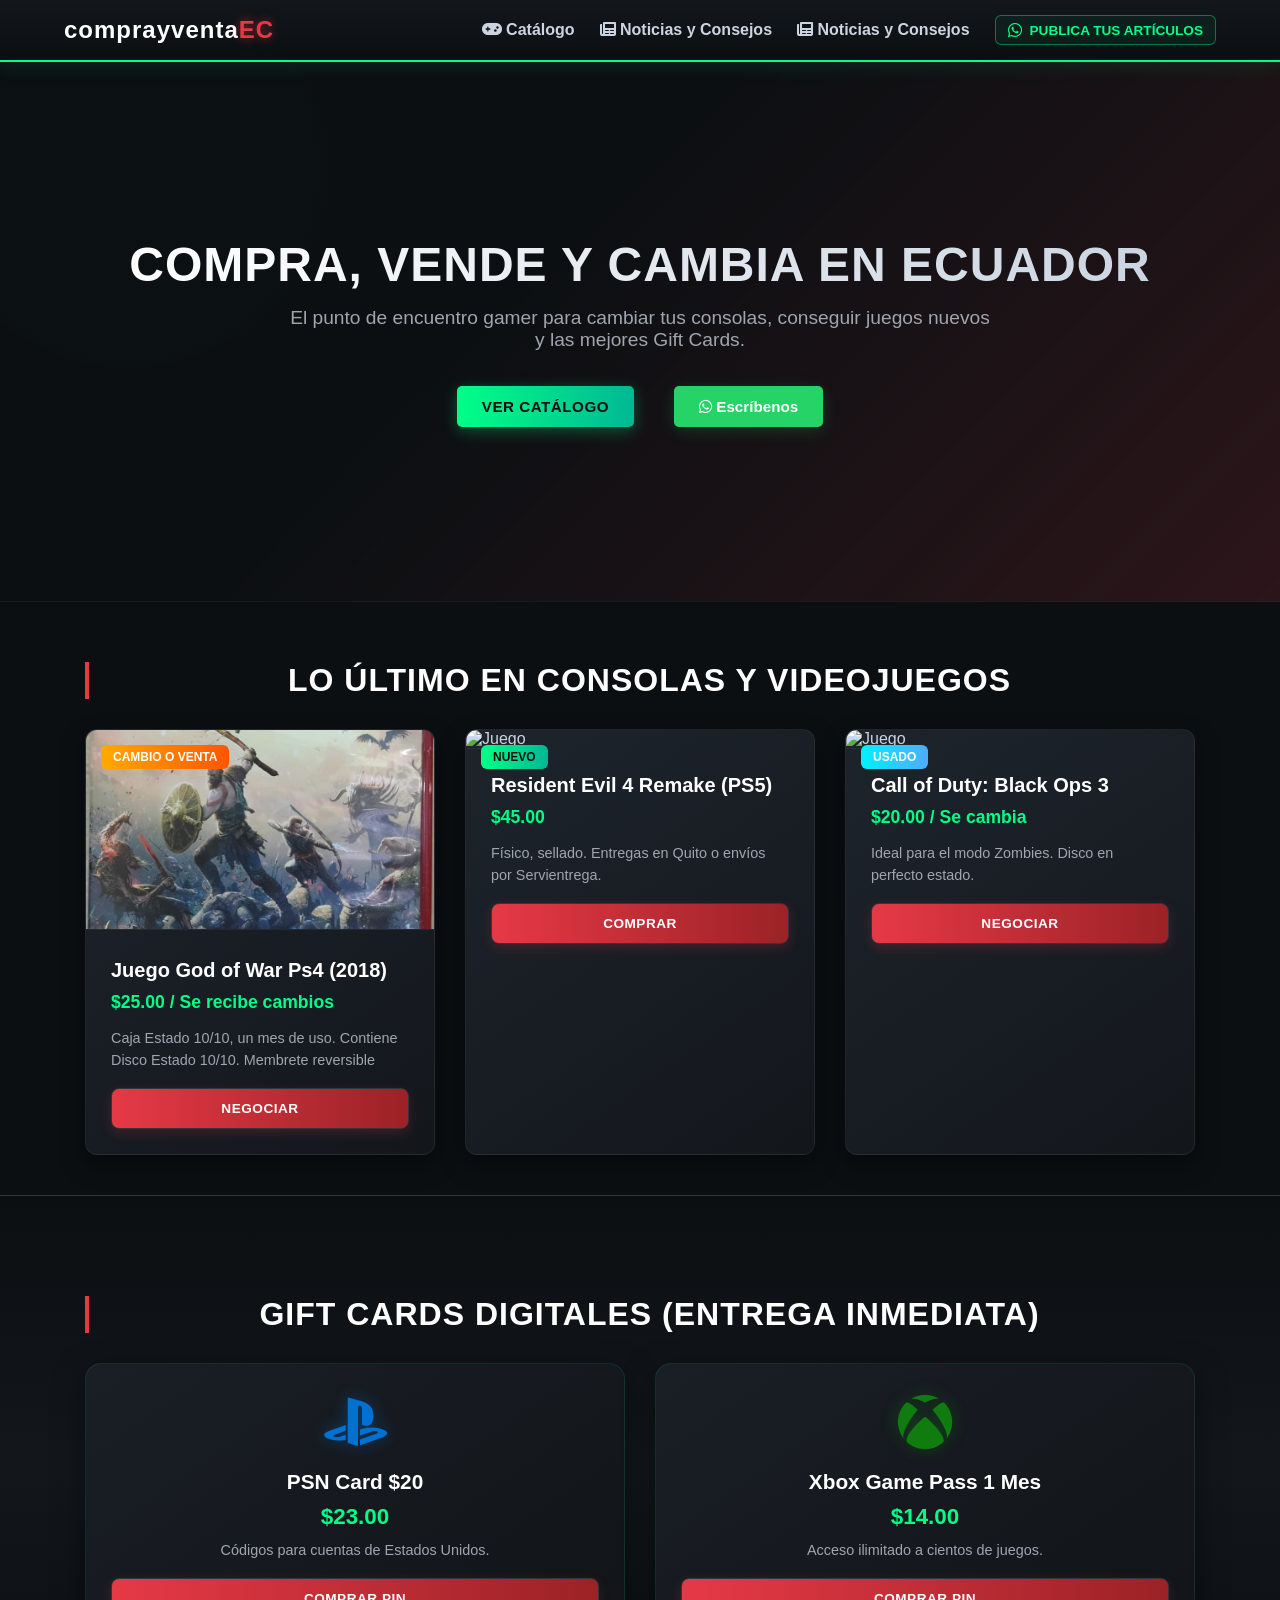
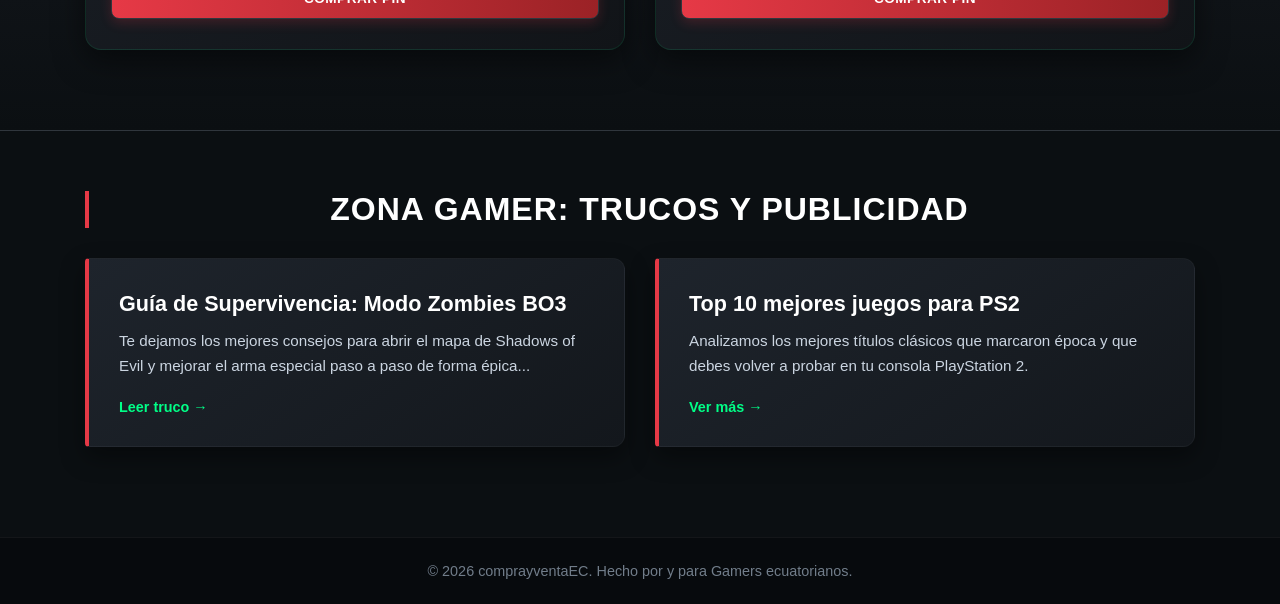
==== commit b75231e6: "Agregado botón Publica tus artículos en el navbar" ====
--- a/index.html
+++ b/index.html
@@ -31,31 +31,7 @@
             z-index: 1000;
             box-shadow: 0 4px 20px rgba(0, 255, 135, 0.1);
         }
-        </header>
-
-<div style="background: linear-gradient(90deg, #13171c 0%, #0b0f12 100%); border-bottom: 2px solid #00ff87; padding: 12px 20px; box-shadow: 0 4px 15px rgba(0, 0, 0, 0.5);">
-    <div style="max-width: 1150px; margin: 0 auto; display: flex; justify-content: space-between; align-items: center; flex-wrap: wrap; gap: 15px;">
-        
-        <div style="display: flex; align-items: center; gap: 10px;">
-            <i class="fas fa-bullhorn" style="color: #00ff87; font-size: 1.1rem; filter: drop-shadow(0 0 5px rgba(0, 255, 135, 0.5));"></i>
-            <p style="color: white; margin: 0; font-size: 0.95rem; font-weight: 600; letter-spacing: 0.3px;">
-                ¿Quieres vender o cambiar tus juegos y consolas? <span style="color: #e63946; font-weight: 700;">¡Súbelos a la web!</span>
-            </p>
-        </div>
-
-        <div>
-            <a href="https://wa.me/593991668902?text=Hola%20comprayventaEC,%20quiero%20publicar%20mis%20art%C3%ADculos%20gamers%20en%20la%20p%C3%A1gina" 
-               target="_blank" 
-               style="background: linear-gradient(90deg, #e63946, #9b2226); color: white; text-decoration: none; font-weight: 800; padding: 8px 18px; border-radius: 6px; text-transform: uppercase; font-size: 0.8rem; letter-spacing: 0.5px; display: inline-flex; align-items: center; gap: 8px; box-shadow: 0 0 10px rgba(230, 57, 70, 0.3); transition: transform 0.2s ease, box-shadow 0.2s ease;"
-               onmouseover="this.style.transform='scale(1.03)'; this.style.boxShadow='0 0 15px rgba(230, 57, 70, 0.6)';"
-               onmouseout="this.style.transform='scale(1)'; this.style.boxShadow='0 0 10px rgba(230, 57, 70, 0.3)';"
-            >
-                <i class="fab fa-whatsapp" style="font-size: 1rem;"></i> Publica tus artículos
-            </a>
-        </div>
-
-    </div>
-</div>
+        
         .logo h1 {
             color: white !important;
             font-weight: 800;
@@ -362,6 +338,24 @@
                         <a href="historias-juegos.html"><i class="fas fa-book-open"></i> Juegos Gamers</a>
                     </div>
                 </li>
+               <li class="dropdown-menu">
+                    <a href="#" class="dropdown-trigger">
+                        <i class="fas fa-newspaper"></i> Noticias y Consejos
+                    </a>
+                    <div class="dropdown-content">
+                        <a href="noticias.html"><i class="fas fa-bullhorn"></i> Noticias</a>
+                        <a href="trucos.html"><i class="fas fa-lightbulb"></i> Trucos</a>
+                    </div>
+                </li> <li>
+                    <a href="https://wa.me/593991668902?text=Hola%20comprayventaEC,%20quiero%20publicar%20mis%20art%C3%ADculos%20gamers" 
+                       target="_blank" 
+                       style="color: #00ff87 !important; font-weight: 800; border: 1px solid rgba(0, 255, 135, 0.4); padding: 6px 12px; border-radius: 6px; background: rgba(0, 255, 135, 0.05); display: inline-flex; align-items: center; gap: 8px; text-transform: uppercase; font-size: 0.85rem; transition: all 0.2s ease;"
+                       onmouseover="this.style.background='rgba(0, 255, 135, 0.15)'; this.style.boxShadow='0 0 10px rgba(0, 255, 135, 0.3)';"
+                       onmouseout="this.style.background='rgba(0, 255, 135, 0.05)'; this.style.boxShadow='none';">
+                        <i class="fab fa-whatsapp" style="font-size: 1rem;"></i> Publica tus artículos
+                    </a>
+                </li>
+ 
             </ul>
         </nav>
     </header>
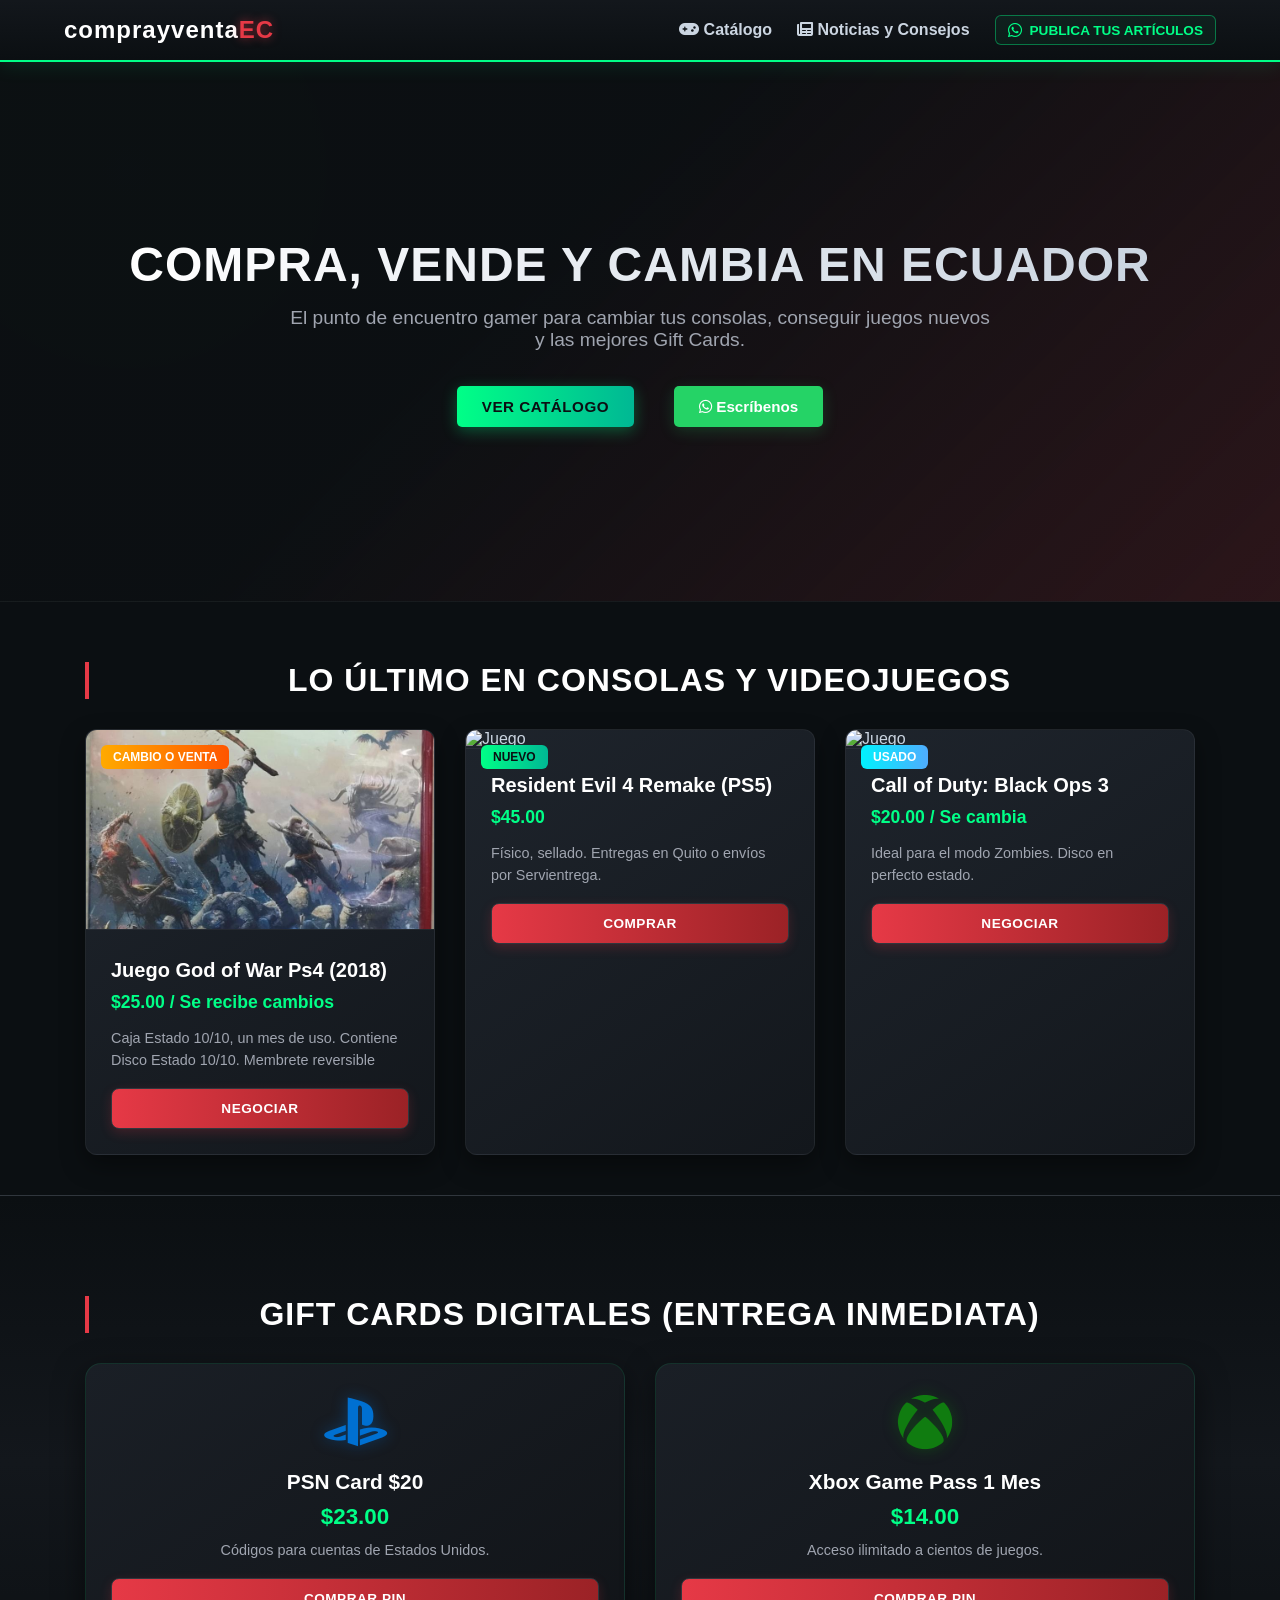
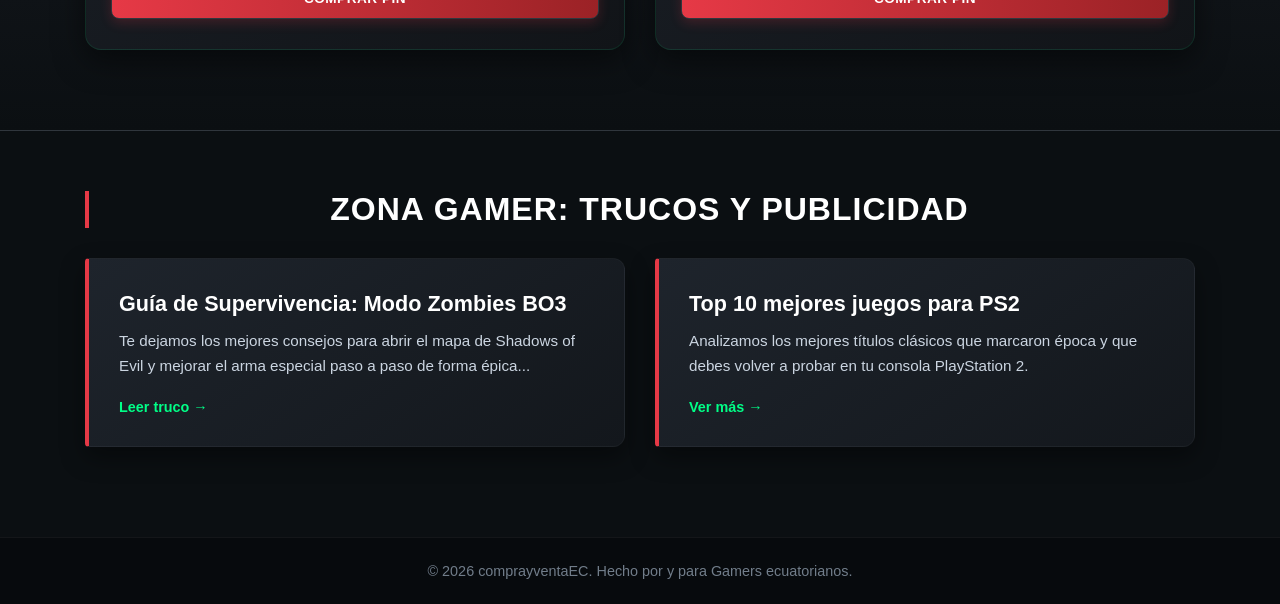
==== commit 282f856e: "Eliminado menú duplicado de Noticias en el navbar" ====
--- a/index.html
+++ b/index.html
@@ -338,13 +338,7 @@
                         <a href="historias-juegos.html"><i class="fas fa-book-open"></i> Juegos Gamers</a>
                     </div>
                 </li>
-               <li class="dropdown-menu">
-                    <a href="#" class="dropdown-trigger">
-                        <i class="fas fa-newspaper"></i> Noticias y Consejos
-                    </a>
-                    <div class="dropdown-content">
-                        <a href="noticias.html"><i class="fas fa-bullhorn"></i> Noticias</a>
-                        <a href="trucos.html"><i class="fas fa-lightbulb"></i> Trucos</a>
+               
                     </div>
                 </li> <li>
                     <a href="https://wa.me/593991668902?text=Hola%20comprayventaEC,%20quiero%20publicar%20mis%20art%C3%ADculos%20gamers" 
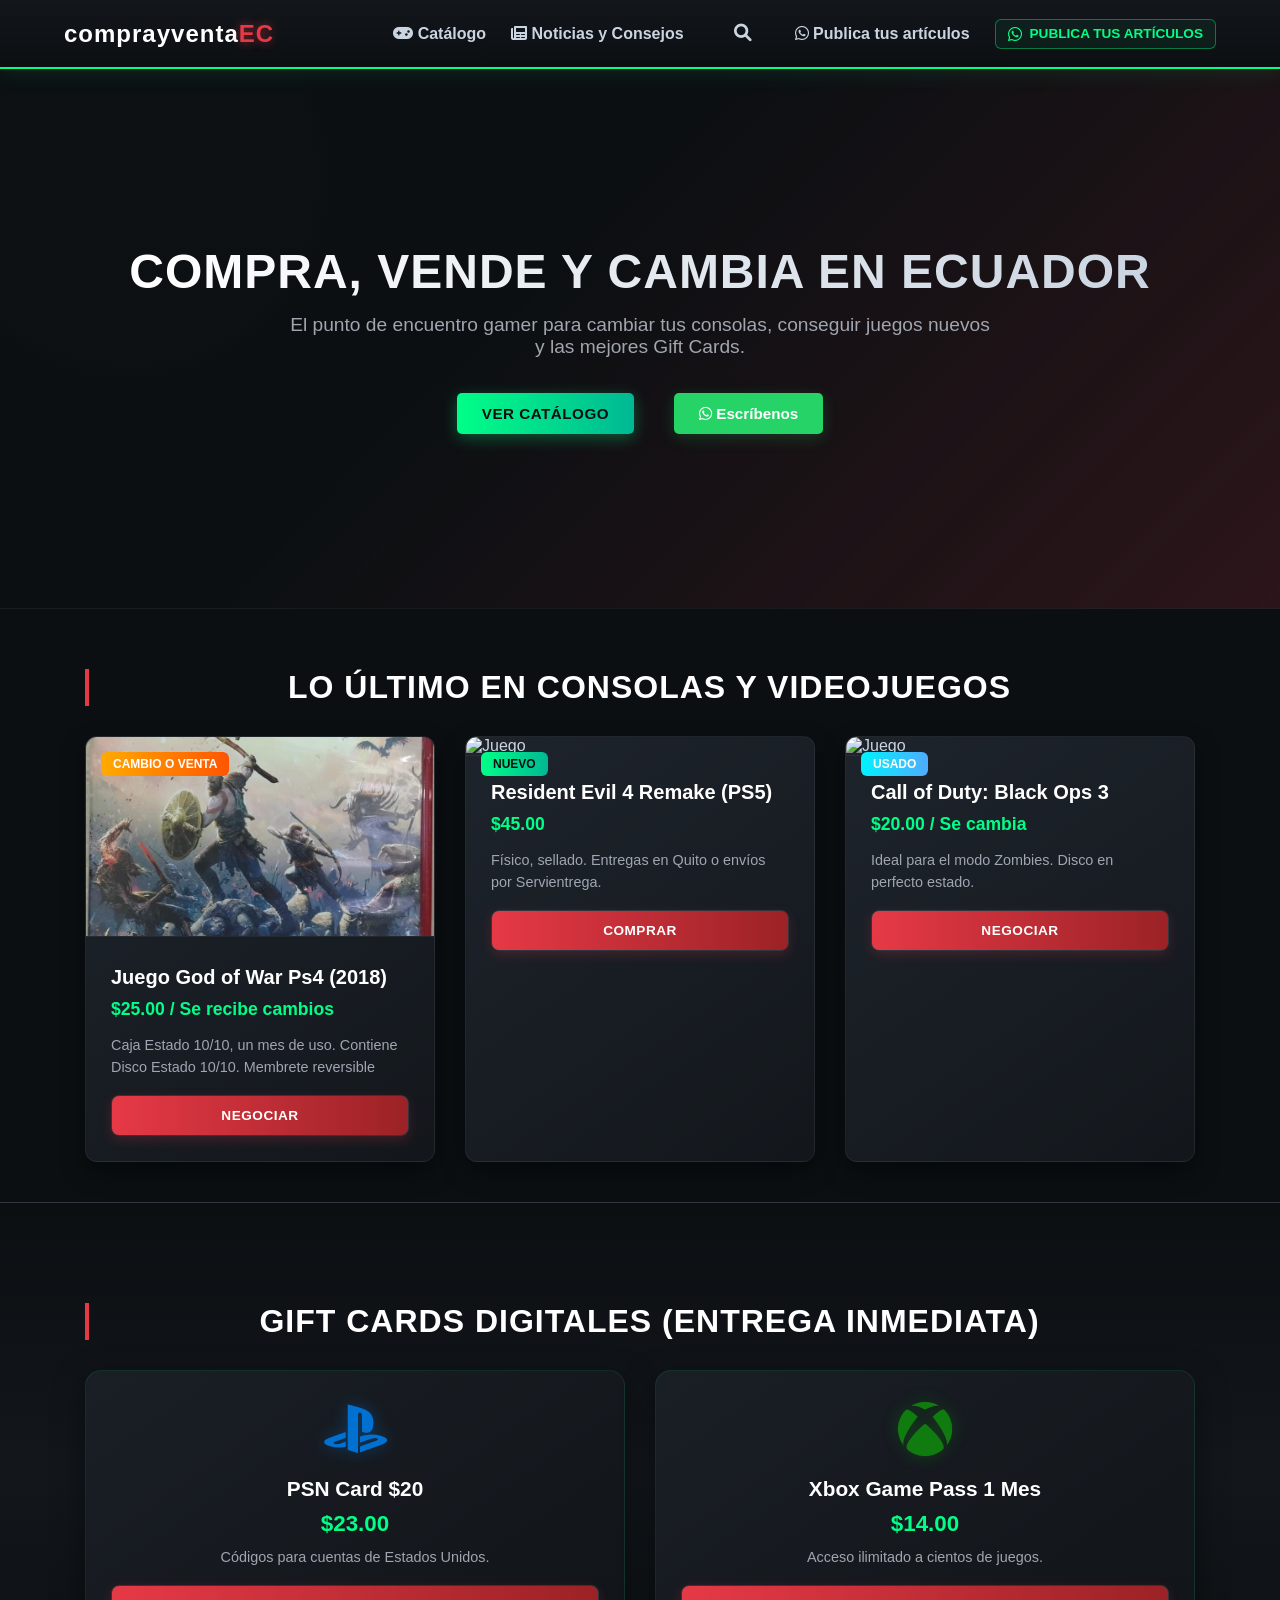
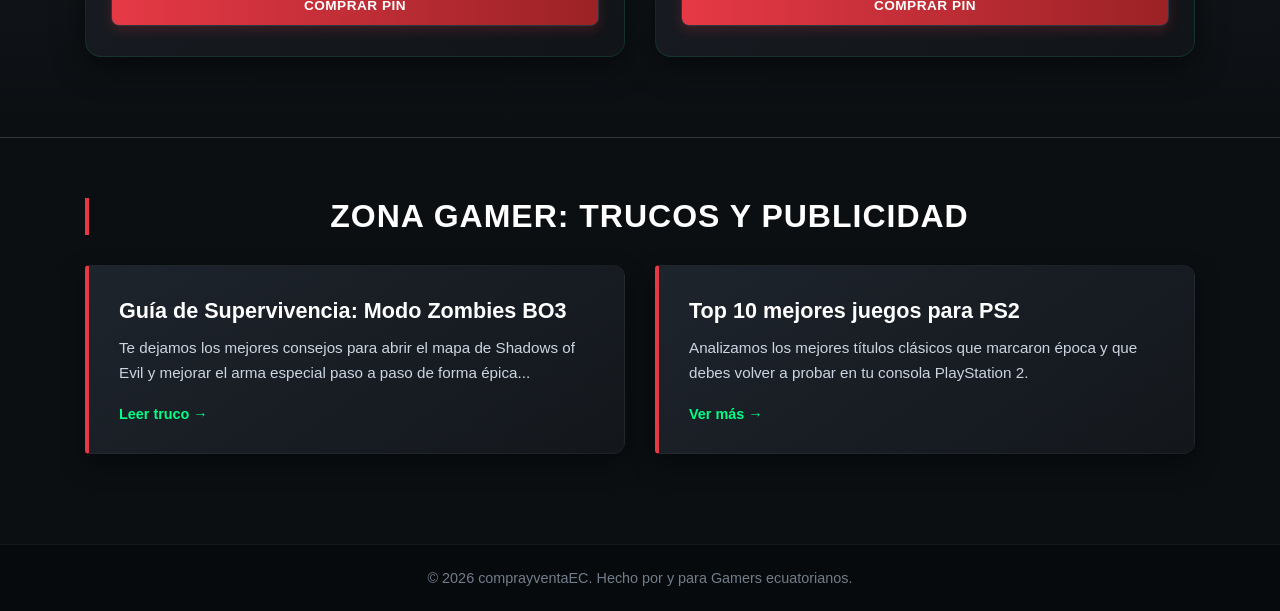
==== commit d8bd7003: "Agregado buscador interactivo con lupa en el navbar" ====
--- a/index.html
+++ b/index.html
@@ -338,6 +338,23 @@
                         <a href="historias-juegos.html"><i class="fas fa-book-open"></i> Juegos Gamers</a>
                     </div>
                 </li>
+                <li style="display: flex; align-items: center; margin-right: 10px;">
+                    <div style="position: relative; display: flex; align-items: center;">
+                        <input type="text" id="site-search" placeholder="Buscar juegos o noticias..." 
+                               style="width: 0px; opacity: 0; padding: 6px 0px; border: 1px solid #00ff87; border-radius: 20px; background: #13171c; color: white; font-size: 0.85rem; outline: none; transition: all 0.3s ease; padding-left: 15px; box-shadow: 0 0 10px rgba(0, 255, 135, 0.1); font-family: inherit;">
+                        <button id="search-btn" style="background: none; border: none; color: #cbd5e1; cursor: pointer; padding: 8px; font-size: 1.1rem; transition: color 0.2s;"
+                                onmouseover="this.style.color='#00ff87'" 
+                                onmouseout="if(document.getElementById('site-search').style.width !== '200px') this.style.color='#cbd5e1'">
+                            <i class="fas fa-search"></i>
+                        </button>
+                    </div>
+                </li>
+
+                <li>
+                    <a href="https://wa.me/593991668902?text=..." style="...">
+                        <i class="fab fa-whatsapp"></i> Publica tus artículos
+                    </a>
+                </li>
                
                     </div>
                 </li> <li>
@@ -445,6 +462,59 @@
     <footer>
         <p>&copy; 2026 comprayventaEC. Hecho por y para Gamers ecuatorianos.</p>
     </footer>
-
+<script>
+    const searchBtn = document.getElementById('search-btn');
+    const searchInput = document.getElementById('site-search');
+
+    // 1. Animación para abrir/cerrar la barra de búsqueda
+    searchBtn.addEventListener('click', (e) => {
+        e.stopPropagation();
+        if (searchInput.style.width === '200px') {
+            searchInput.style.width = '0px';
+            searchInput.style.opacity = '0';
+            searchInput.style.paddingRight = '0px';
+            searchBtn.style.color = '#cbd5e1';
+            searchInput.value = ''; // Limpia la búsqueda al cerrar
+            filtrarElementos('');
+        } else {
+            searchInput.style.width = '200px';
+            searchInput.style.opacity = '1';
+            searchInput.style.paddingRight = '35px';
+            searchBtn.style.color = '#00ff87';
+            searchInput.focus();
+        }
+    });
+
+    // Cerrar la barra si hacen clic en cualquier otra parte de la pantalla
+    document.addEventListener('click', (e) => {
+        if (!searchInput.contains(e.target) && !searchBtn.contains(e.target)) {
+            searchInput.style.width = '0px';
+            searchInput.style.opacity = '0';
+            searchInput.style.paddingRight = '0px';
+            searchBtn.style.color = '#cbd5e1';
+        }
+    });
+
+    // 2. Lógica de filtrado en tiempo real
+    searchInput.addEventListener('input', (e) => {
+        const tildesYMinusculas = e.target.value.toLowerCase().normalize("NFD").replace(/[\u0300-\u036f]/g, "");
+        filtrarElementos(tildesYMinusculas);
+    });
+
+    function filtrarElementos(termino) {
+        // Busca las tarjetas de productos (ajusta la clase .card si tus productos usan otra)
+        const tarjetas = document.querySelectorAll('.card, .product-card, .noticia-card');
+        
+        tarjetas.forEach(tarjeta => {
+            const textoTarjeta = tarjeta.textContent.toLowerCase().normalize("NFD").replace(/[\u0300-\u036f]/g, "");
+            
+            if (textoTarjeta.includes(termino)) {
+                tarjeta.style.display = ''; // Muestra el elemento si coincide
+            } else {
+                tarjeta.style.display = 'none'; // Lo oculta si no coincide
+            }
+        });
+    }
+</script>
 </body>
 </html>
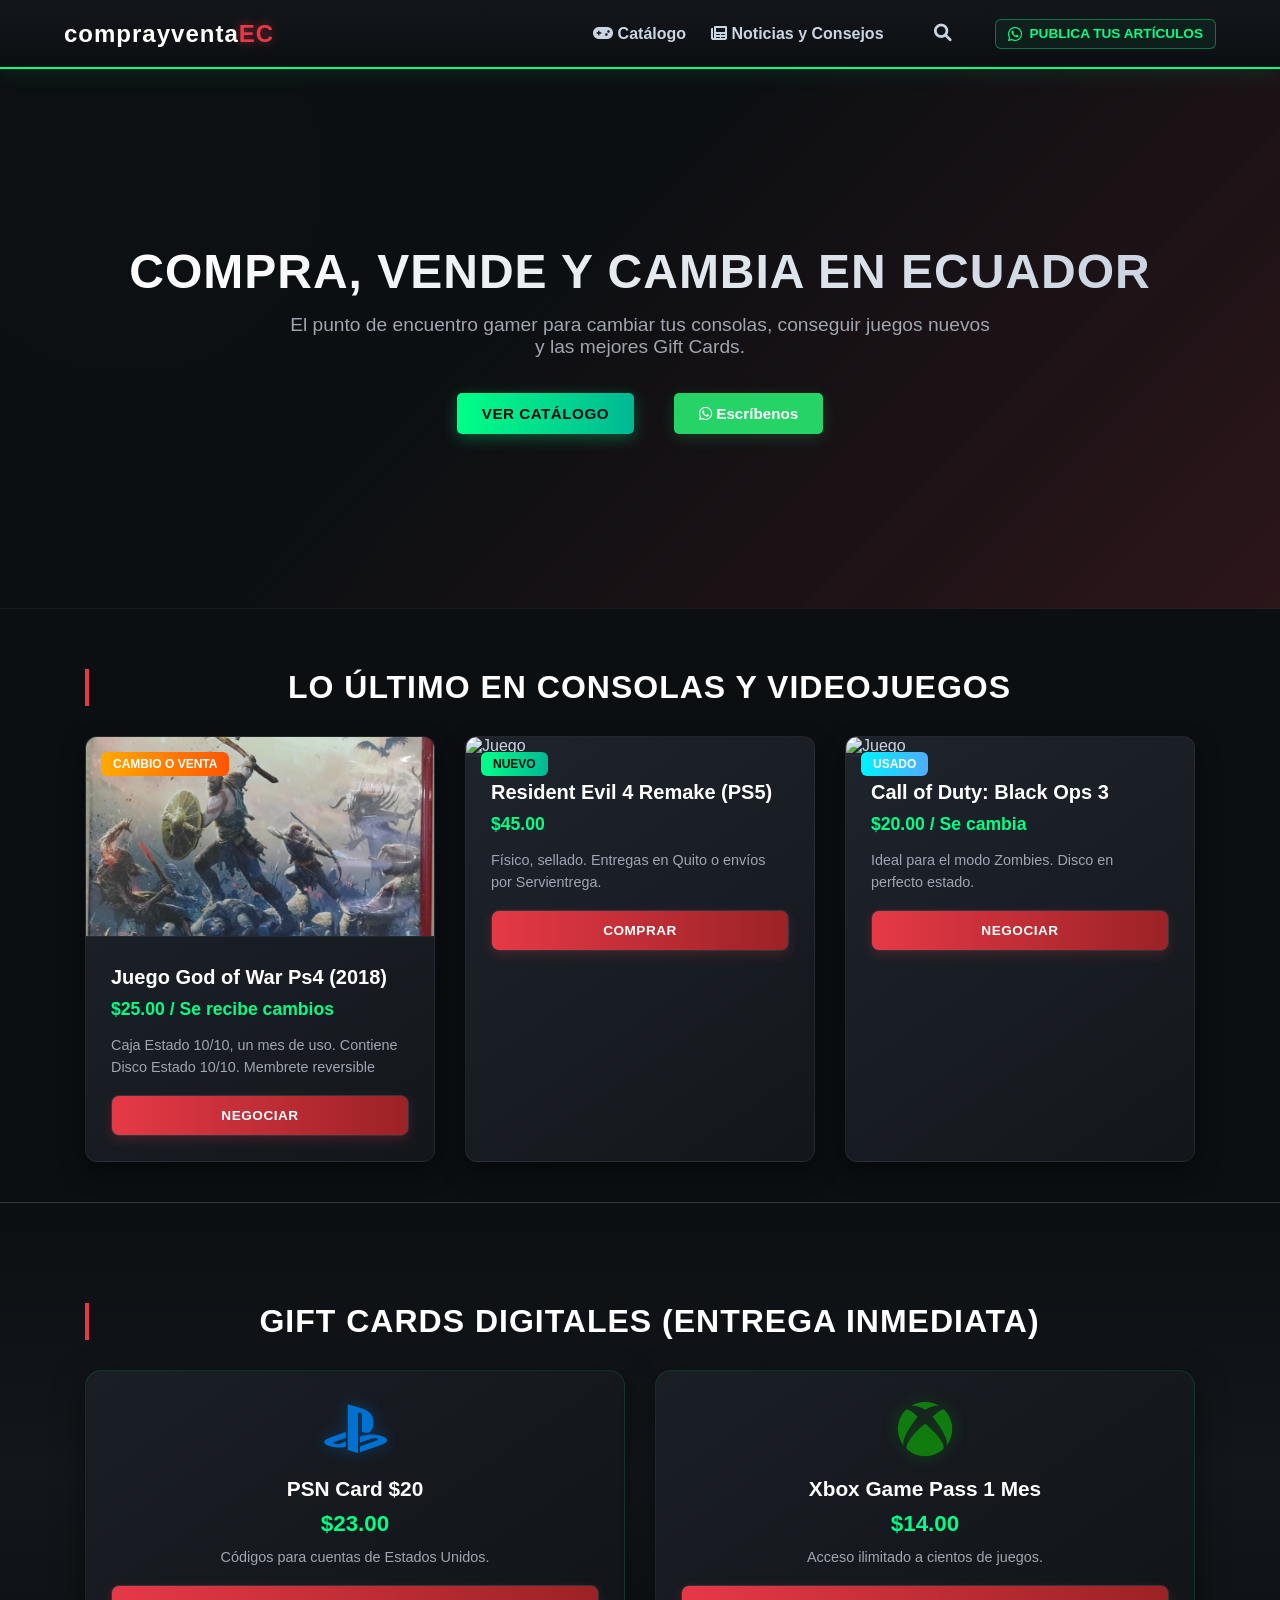
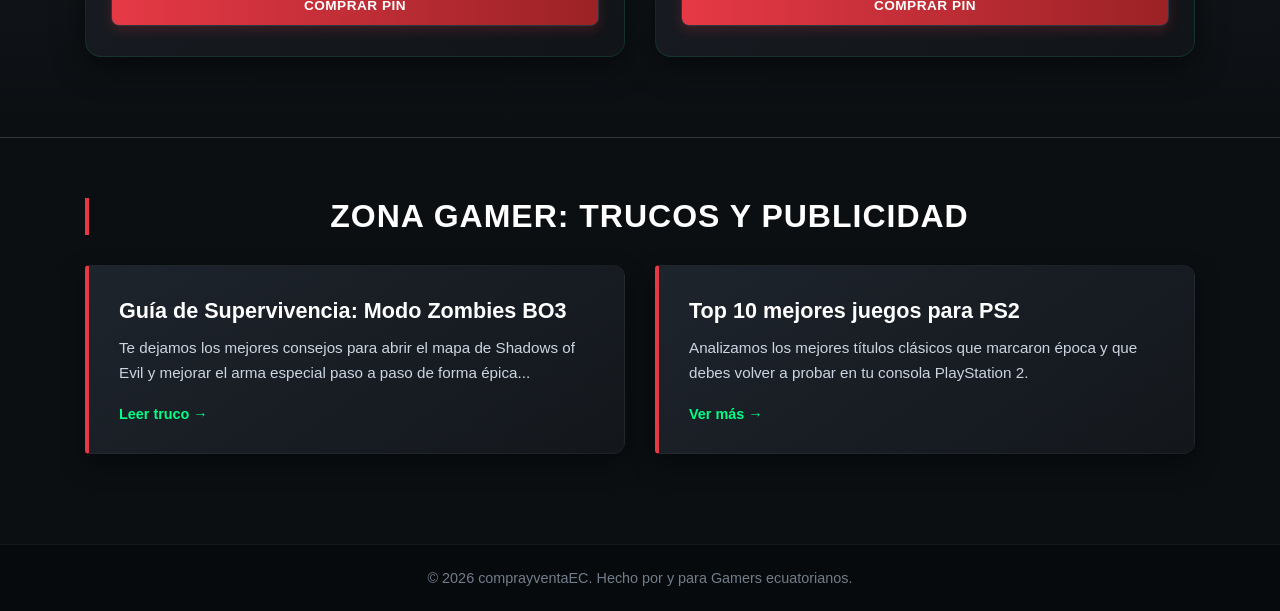
==== commit e22ce0be: "Eliminado enlace duplicado de Publica tus artículos en el navbar" ====
--- a/index.html
+++ b/index.html
@@ -349,12 +349,6 @@
                         </button>
                     </div>
                 </li>
-
-                <li>
-                    <a href="https://wa.me/593991668902?text=..." style="...">
-                        <i class="fab fa-whatsapp"></i> Publica tus artículos
-                    </a>
-                </li>
                
                     </div>
                 </li> <li>
